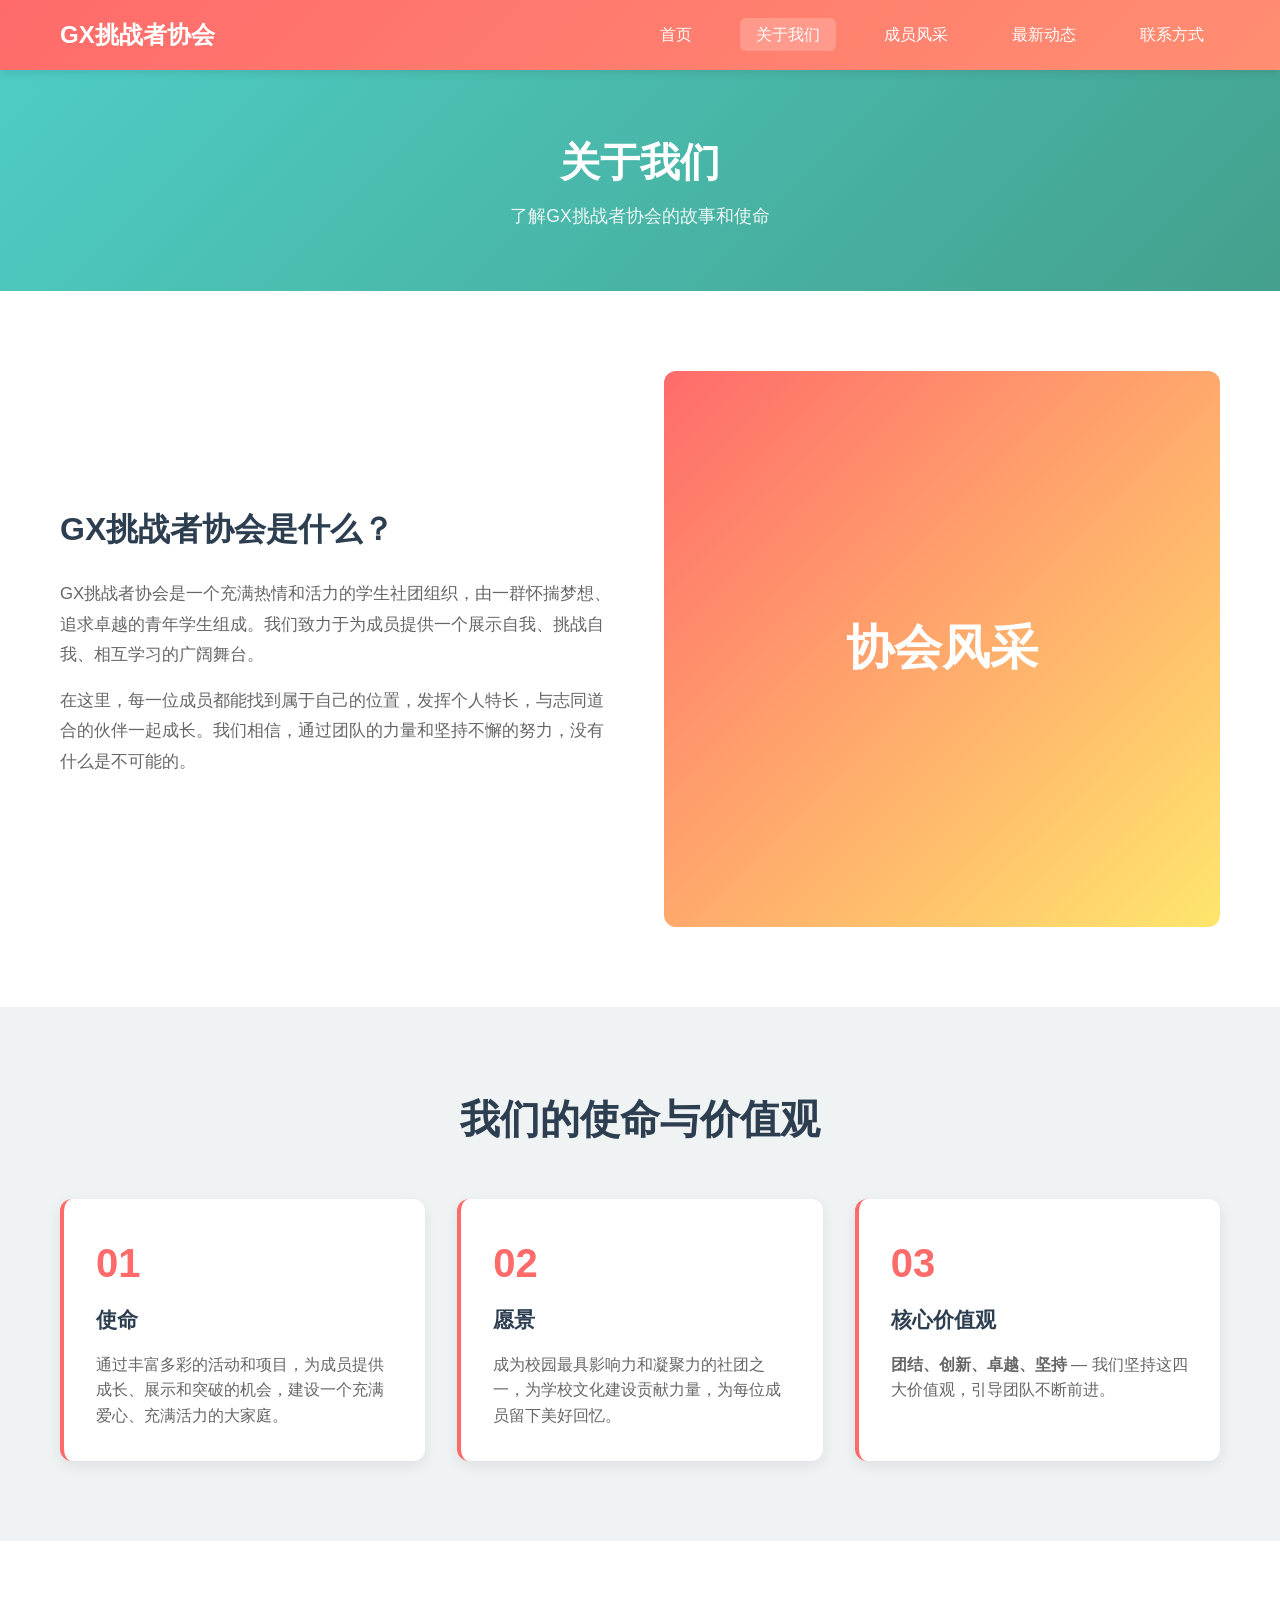
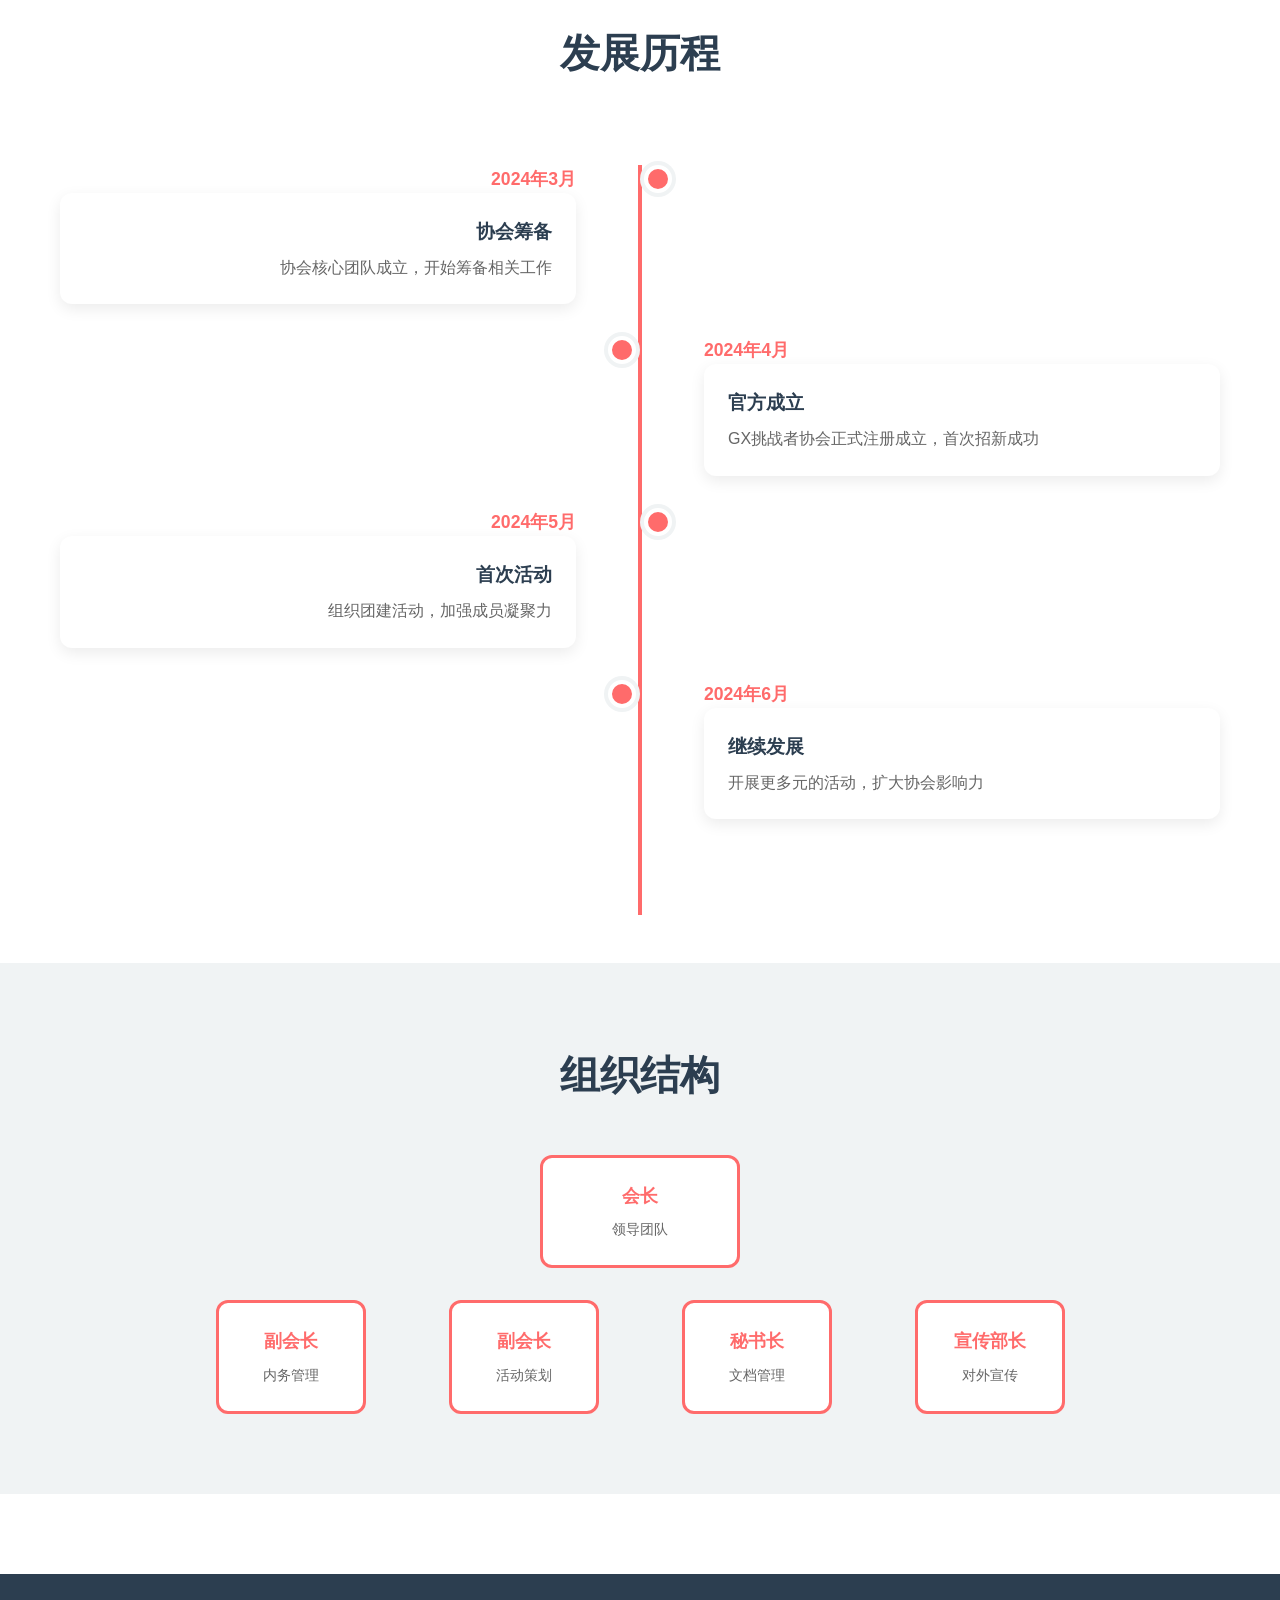
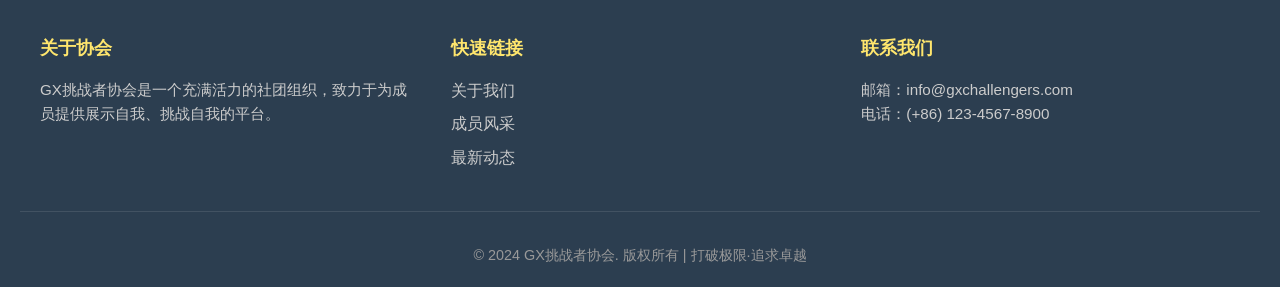
==== about.html @ 4827db3b "试运营" ====
<!DOCTYPE html>
<html lang="zh-CN">
<head>
    <meta charset="UTF-8">
    <meta name="viewport" content="width=device-width, initial-scale=1.0">
    <title>关于我们 - GX挑战者协会</title>
    <link rel="stylesheet" href="styles.css">
</head>
<body>
    <!-- 导航栏 -->
    <nav class="navbar">
        <div class="nav-container">
            <div class="logo">
                <span class="logo-text">GX挑战者协会</span>
            </div>
            <ul class="nav-menu">
                <li><a href="index.html">首页</a></li>
                <li><a href="about.html" class="active">关于我们</a></li>
                <li><a href="members.html">成员风采</a></li>
                <li><a href="news.html">最新动态</a></li>
                <li><a href="contact.html">联系方式</a></li>
            </ul>
            <div class="hamburger">
                <span></span>
                <span></span>
                <span></span>
            </div>
        </div>
    </nav>

    <!-- 页面标题 -->
    <section class="page-header">
        <div class="container">
            <h1>关于我们</h1>
            <p>了解GX挑战者协会的故事和使命</p>
        </div>
    </section>

    <!-- 协会介绍 -->
    <section class="about-section">
        <div class="container">
            <div class="about-content">
                <div class="about-text">
                    <h2>GX挑战者协会是什么？</h2>
                    <p>GX挑战者协会是一个充满热情和活力的学生社团组织，由一群怀揣梦想、追求卓越的青年学生组成。我们致力于为成员提供一个展示自我、挑战自我、相互学习的广阔舞台。</p>
                    <p>在这里，每一位成员都能找到属于自己的位置，发挥个人特长，与志同道合的伙伴一起成长。我们相信，通过团队的力量和坚持不懈的努力，没有什么是不可能的。</p>
                </div>
                <div class="about-image">
                    <div class="image-placeholder">
                        <div class="placeholder-text">协会风采</div>
                    </div>
                </div>
            </div>
        </div>
    </section>

    <!-- 协会使命和价值观 -->
    <section class="mission">
        <div class="container">
            <h2>我们的使命与价值观</h2>
            <div class="mission-grid">
                <div class="mission-card">
                    <div class="mission-number">01</div>
                    <h3>使命</h3>
                    <p>通过丰富多彩的活动和项目，为成员提供成长、展示和突破的机会，建设一个充满爱心、充满活力的大家庭。</p>
                </div>
                <div class="mission-card">
                    <div class="mission-number">02</div>
                    <h3>愿景</h3>
                    <p>成为校园最具影响力和凝聚力的社团之一，为学校文化建设贡献力量，为每位成员留下美好回忆。</p>
                </div>
                <div class="mission-card">
                    <div class="mission-number">03</div>
                    <h3>核心价值观</h3>
                    <p><strong>团结、创新、卓越、坚持</strong> — 我们坚持这四大价值观，引导团队不断前进。</p>
                </div>
            </div>
        </div>
    </section>

    <!-- 协会发展历程 -->
    <section class="timeline">
        <div class="container">
            <h2>发展历程</h2>
            <div class="timeline-items">
                <div class="timeline-item">
                    <div class="timeline-date">2024年3月</div>
                    <div class="timeline-content">
                        <h3>协会筹备</h3>
                        <p>协会核心团队成立，开始筹备相关工作</p>
                    </div>
                </div>
                <div class="timeline-item">
                    <div class="timeline-date">2024年4月</div>
                    <div class="timeline-content">
                        <h3>官方成立</h3>
                        <p>GX挑战者协会正式注册成立，首次招新成功</p>
                    </div>
                </div>
                <div class="timeline-item">
                    <div class="timeline-date">2024年5月</div>
                    <div class="timeline-content">
                        <h3>首次活动</h3>
                        <p>组织团建活动，加强成员凝聚力</p>
                    </div>
                </div>
                <div class="timeline-item">
                    <div class="timeline-date">2024年6月</div>
                    <div class="timeline-content">
                        <h3>继续发展</h3>
                        <p>开展更多元的活动，扩大协会影响力</p>
                    </div>
                </div>
            </div>
        </div>
    </section>

    <!-- 协会组织结构 -->
    <section class="organization">
        <div class="container">
            <h2>组织结构</h2>
            <div class="org-chart">
                <div class="org-box org-president">
                    <div class="org-title">会长</div>
                    <div class="org-name">领导团队</div>
                </div>
                <div class="org-boxes">
                    <div class="org-box">
                        <div class="org-title">副会长</div>
                        <div class="org-name">内务管理</div>
                    </div>
                    <div class="org-box">
                        <div class="org-title">副会长</div>
                        <div class="org-name">活动策划</div>
                    </div>
                    <div class="org-box">
                        <div class="org-title">秘书长</div>
                        <div class="org-name">文档管理</div>
                    </div>
                    <div class="org-box">
                        <div class="org-title">宣传部长</div>
                        <div class="org-name">对外宣传</div>
                    </div>
                </div>
            </div>
        </div>
    </section>

    <!-- 页脚 -->
    <footer class="footer">
        <div class="footer-content">
            <div class="footer-section">
                <h4>关于协会</h4>
                <p>GX挑战者协会是一个充满活力的社团组织，致力于为成员提供展示自我、挑战自我的平台。</p>
            </div>
            <div class="footer-section">
                <h4>快速链接</h4>
                <ul>
                    <li><a href="about.html">关于我们</a></li>
                    <li><a href="members.html">成员风采</a></li>
                    <li><a href="news.html">最新动态</a></li>
                </ul>
            </div>
            <div class="footer-section">
                <h4>联系我们</h4>
                <p>邮箱：info@gxchallengers.com</p>
                <p>电话：(+86) 123-4567-8900</p>
            </div>
        </div>
        <div class="footer-bottom">
            <p>&copy; 2024 GX挑战者协会. 版权所有 | 打破极限·追求卓越</p>
        </div>
    </footer>

    <script src="script.js"></script>
</body>
</html>
---- styles.css ----
/* ===========================
   GX挑战者协会官网样式表
   活力彩色风格设计
   =========================== */

* {
    margin: 0;
    padding: 0;
    box-sizing: border-box;
}

html {
    scroll-behavior: smooth;
}

:root {
    --primary-color: #FF6B6B;
    --secondary-color: #4ECDC4;
    --accent-color: #FFE66D;
    --dark-color: #2C3E50;
    --light-color: #F0F3F4;
    --text-color: #2C3E50;
    --border-radius: 12px;
    --transition: all 0.3s ease;
}

body {
    font-family: 'Segoe UI', Tahoma, Geneva, Verdana, sans-serif;
    color: var(--text-color);
    line-height: 1.6;
    background-color: #fff;
}

.container {
    max-width: 1200px;
    margin: 0 auto;
    padding: 0 20px;
}

/* ===== 导航栏 ===== */
.navbar {
    background: linear-gradient(135deg, #FF6B6B 0%, #FF8E72 100%);
    padding: 1rem 0;
    position: sticky;
    top: 0;
    z-index: 1000;
    box-shadow: 0 2px 10px rgba(0, 0, 0, 0.1);
}

.nav-container {
    max-width: 1200px;
    margin: 0 auto;
    padding: 0 20px;
    display: flex;
    justify-content: space-between;
    align-items: center;
}

.logo {
    font-weight: bold;
    font-size: 1.5rem;
}

.logo-text {
    color: white;
    display: flex;
    align-items: center;
    gap: 10px;
}

.nav-menu {
    display: flex;
    list-style: none;
    gap: 2rem;
}

.nav-menu a {
    color: white;
    text-decoration: none;
    font-weight: 500;
    transition: var(--transition);
    padding: 0.5rem 1rem;
    border-radius: 6px;
}

.nav-menu a:hover,
.nav-menu a.active {
    background-color: rgba(255, 255, 255, 0.2);
    transform: translateY(-2px);
}

.hamburger {
    display: none;
    flex-direction: column;
    cursor: pointer;
    gap: 6px;
}

.hamburger span {
    width: 25px;
    height: 3px;
    background-color: white;
    border-radius: 3px;
    transition: var(--transition);
}

/* ===== 英雄区 ===== */
.hero {
    background: linear-gradient(135deg, #667eea 0%, #764ba2 100%);
    color: white;
    padding: 100px 20px;
    display: grid;
    grid-template-columns: 1fr 1fr;
    gap: 40px;
    align-items: center;
}

.hero-content h1 {
    font-size: 3rem;
    margin-bottom: 1rem;
    line-height: 1.2;
}

.hero-content > p {
    font-size: 1.3rem;
    margin-bottom: 2rem;
    opacity: 0.95;
}

.hero-buttons {
    display: flex;
    gap: 1rem;
    flex-wrap: wrap;
}

.btn {
    padding: 12px 30px;
    border-radius: 6px;
    text-decoration: none;
    font-weight: 600;
    transition: var(--transition);
    border: none;
    cursor: pointer;
    display: inline-block;
    text-align: center;
}

.btn-primary {
    background-color: var(--primary-color);
    color: white;
}

.btn-primary:hover {
    background-color: #FF5555;
    transform: translateY(-3px);
    box-shadow: 0 10px 20px rgba(255, 107, 107, 0.3);
}

.btn-secondary {
    background-color: transparent;
    color: white;
    border: 2px solid white;
}

.btn-secondary:hover {
    background-color: white;
    color: var(--primary-color);
}

.hero-shape {
    position: relative;
    height: 400px;
}

.shape {
    position: absolute;
    border-radius: 50%;
    opacity: 0.1;
}

.shape-1 {
    width: 300px;
    height: 300px;
    background-color: white;
    top: 0;
    right: 0;
    animation: float 6s ease-in-out infinite;
}

.shape-2 {
    width: 200px;
    height: 200px;
    background-color: white;
    bottom: 0;
    left: 0;
    animation: float 8s ease-in-out infinite;
}

.shape-3 {
    width: 150px;
    height: 150px;
    background-color: white;
    top: 50%;
    right: 20%;
    animation: float 7s ease-in-out infinite;
}

@keyframes float {
    0%, 100% { transform: translateY(0px); }
    50% { transform: translateY(20px); }
}

/* ===== 特色介绍 ===== */
.features {
    padding: 80px 20px;
    background-color: var(--light-color);
}

.features h2 {
    text-align: center;
    font-size: 2.5rem;
    margin-bottom: 3rem;
    color: var(--dark-color);
}

.features-grid {
    display: grid;
    grid-template-columns: repeat(auto-fit, minmax(250px, 1fr));
    gap: 2rem;
}

.feature-card {
    background: white;
    padding: 2rem;
    border-radius: var(--border-radius);
    text-align: center;
    box-shadow: 0 5px 15px rgba(0, 0, 0, 0.08);
    transition: var(--transition);
}

.feature-card:hover {
    transform: translateY(-10px);
    box-shadow: 0 15px 30px rgba(0, 0, 0, 0.15);
}

.feature-icon {
    font-size: 3rem;
    margin-bottom: 1rem;
}

.feature-card h3 {
    font-size: 1.3rem;
    margin-bottom: 0.5rem;
    color: var(--primary-color);
}

.feature-card p {
    color: #666;
    line-height: 1.6;
}

/* ===== 快速统计 ===== */
.stats {
    background: linear-gradient(135deg, #FF6B6B 0%, #FFE66D 100%);
    padding: 60px 20px;
    color: white;
}

.stats .container {
    display: grid;
    grid-template-columns: repeat(auto-fit, minmax(200px, 1fr));
    gap: 2rem;
}

.stat-item {
    text-align: center;
}

.stat-item h3 {
    font-size: 2.5rem;
    margin-bottom: 0.5rem;
}

.stat-item p {
    font-size: 1.1rem;
    opacity: 0.9;
}

/* ===== 新闻预览 ===== */
.news-preview {
    padding: 80px 20px;
}

.news-preview h2 {
    text-align: center;
    font-size: 2.5rem;
    margin-bottom: 3rem;
    color: var(--dark-color);
}

.news-grid {
    display: grid;
    grid-template-columns: repeat(auto-fit, minmax(300px, 1fr));
    gap: 2rem;
}

.news-card {
    background: white;
    border-radius: var(--border-radius);
    overflow: hidden;
    box-shadow: 0 5px 15px rgba(0, 0, 0, 0.08);
    transition: var(--transition);
}

.news-card:hover {
    transform: translateY(-8px);
    box-shadow: 0 15px 30px rgba(0, 0, 0, 0.15);
}

.news-date {
    background-color: var(--primary-color);
    color: white;
    padding: 0.5rem 1rem;
    font-size: 0.9rem;
    font-weight: 600;
}

.news-card h3 {
    padding: 1.5rem;
    color: var(--dark-color);
    font-size: 1.2rem;
    padding-bottom: 0.5rem;
}

.news-card p {
    padding: 0 1.5rem;
    color: #666;
    font-size: 0.95rem;
    line-height: 1.6;
}

.read-more {
    display: inline-block;
    padding: 1.5rem;
    color: var(--primary-color);
    text-decoration: none;
    font-weight: 600;
    transition: var(--transition);
}

.read-more:hover {
    color: var(--secondary-color);
}

/* ===== 页面标题 ===== */
.page-header {
    background: linear-gradient(135deg, #4ECDC4 0%, #44A08D 100%);
    color: white;
    padding: 60px 20px;
    text-align: center;
}

.page-header h1 {
    font-size: 2.5rem;
    margin-bottom: 0.5rem;
}

.page-header p {
    font-size: 1.1rem;
    opacity: 0.9;
}

/* ===== 关于我们 ===== */
.about-section {
    padding: 80px 20px;
}

.about-content {
    display: grid;
    grid-template-columns: 1fr 1fr;
    gap: 3rem;
    align-items: center;
}

.about-text h2 {
    font-size: 2rem;
    margin-bottom: 1.5rem;
    color: var(--dark-color);
}

.about-text p {
    color: #666;
    margin-bottom: 1rem;
    line-height: 1.8;
    font-size: 1.05rem;
}

.about-image {
    display: flex;
    justify-content: center;
}

.image-placeholder {
    width: 100%;
    aspect-ratio: 1;
    background: linear-gradient(135deg, #FF6B6B 0%, #FFE66D 100%);
    border-radius: var(--border-radius);
    display: flex;
    align-items: center;
    justify-content: center;
    color: white;
    font-size: 3rem;
    font-weight: bold;
}

.image-placeholder-large {
    width: 100%;
    height: 300px;
    background: linear-gradient(135deg, #4ECDC4 0%, #44A08D 100%);
    border-radius: var(--border-radius);
    display: flex;
    align-items: center;
    justify-content: center;
    color: white;
    font-size: 2rem;
    font-weight: bold;
    margin-bottom: 1.5rem;
}

/* ===== 使命与价值观 ===== */
.mission {
    padding: 80px 20px;
    background-color: var(--light-color);
}

.mission h2 {
    text-align: center;
    font-size: 2.5rem;
    margin-bottom: 3rem;
    color: var(--dark-color);
}

.mission-grid {
    display: grid;
    grid-template-columns: repeat(auto-fit, minmax(280px, 1fr));
    gap: 2rem;
}

.mission-card {
    background: white;
    padding: 2rem;
    border-radius: var(--border-radius);
    box-shadow: 0 5px 15px rgba(0, 0, 0, 0.08);
    transition: var(--transition);
    border-left: 4px solid var(--primary-color);
}

.mission-card:hover {
    transform: translateX(5px);
}

.mission-number {
    font-size: 2.5rem;
    font-weight: bold;
    color: var(--primary-color);
    margin-bottom: 0.5rem;
}

.mission-card h3 {
    font-size: 1.3rem;
    margin-bottom: 1rem;
    color: var(--dark-color);
}

.mission-card p {
    color: #666;
    line-height: 1.6;
}

/* ===== 时间线 ===== */
.timeline {
    padding: 80px 20px;
}

.timeline h2 {
    text-align: center;
    font-size: 2.5rem;
    margin-bottom: 3rem;
    color: var(--dark-color);
}

.timeline-items {
    position: relative;
    padding: 2rem 0;
}

.timeline-items::before {
    content: '';
    position: absolute;
    left: 50%;
    transform: translateX(-50%);
    width: 4px;
    height: 100%;
    background-color: var(--primary-color);
}

.timeline-item {
    margin-bottom: 2rem;
    position: relative;
    width: 50%;
}

.timeline-item:nth-child(odd) {
    margin-left: 0;
    padding-right: 4rem;
    text-align: right;
}

.timeline-item:nth-child(even) {
    margin-left: 50%;
    padding-left: 4rem;
}

.timeline-item::before {
    content: '';
    position: absolute;
    width: 20px;
    height: 20px;
    background-color: var(--primary-color);
    border: 4px solid white;
    border-radius: 50%;
    top: 0;
    box-shadow: 0 0 0 4px #F0F3F4;
}

.timeline-item:nth-child(odd)::before {
    right: -32px;
}

.timeline-item:nth-child(even)::before {
    left: -32px;
}

.timeline-date {
    font-weight: 600;
    color: var(--primary-color);
    font-size: 1.1rem;
}

.timeline-content {
    background: white;
    padding: 1.5rem;
    border-radius: var(--border-radius);
    box-shadow: 0 5px 15px rgba(0, 0, 0, 0.08);
}

.timeline-content h3 {
    color: var(--dark-color);
    margin-bottom: 0.5rem;
}

.timeline-content p {
    color: #666;
}

/* ===== 组织结构 ===== */
.organization {
    padding: 80px 20px;
    background-color: var(--light-color);
}

.organization h2 {
    text-align: center;
    font-size: 2.5rem;
    margin-bottom: 3rem;
    color: var(--dark-color);
}

.org-chart {
    display: flex;
    flex-direction: column;
    align-items: center;
    gap: 2rem;
}

.org-president {
    width: 200px !important;
    margin-bottom: 1rem;
}

.org-boxes {
    display: grid;
    grid-template-columns: repeat(auto-fit, minmax(150px, 1fr));
    gap: 2rem;
    width: 100%;
    max-width: 900px;
}

.org-box {
    background: white;
    border: 3px solid var(--primary-color);
    border-radius: var(--border-radius);
    padding: 1.5rem;
    text-align: center;
    width: 150px;
    margin: 0 auto;
}

.org-title {
    font-weight: bold;
    color: var(--primary-color);
    margin-bottom: 0.5rem;
    font-size: 1.1rem;
}

.org-name {
    color: #666;
    font-size: 0.9rem;
}

/* ===== 成员卡片 ===== */
.members-grid {
    display: grid;
    grid-template-columns: repeat(auto-fit, minmax(250px, 1fr));
    gap: 2rem;
    margin-bottom: 3rem;
}

.member-card {
    background: white;
    border-radius: var(--border-radius);
    padding: 2rem;
    text-align: center;
    box-shadow: 0 5px 15px rgba(0, 0, 0, 0.08);
    transition: var(--transition);
}

.member-card:hover {
    transform: translateY(-10px);
    box-shadow: 0 15px 30px rgba(0, 0, 0, 0.15);
}

.member-avatar {
    width: 100px;
    height: 100px;
    margin: 0 auto 1rem;
    border-radius: 50%;
    background: linear-gradient(135deg, var(--primary-color), var(--secondary-color));
    display: flex;
    align-items: center;
    justify-content: center;
}

.avatar-placeholder {
    width: 100%;
    height: 100%;
    border-radius: 50%;
    background: linear-gradient(135deg, var(--primary-color), var(--secondary-color));
    display: flex;
    align-items: center;
    justify-content: center;
    color: white;
    font-weight: bold;
    font-size: 1.2rem;
}

.member-card h3 {
    color: var(--dark-color);
    margin-bottom: 0.5rem;
}

.position {
    color: var(--primary-color);
    font-weight: 600;
    margin-bottom: 0.5rem;
}

.bio {
    color: #666;
    font-size: 0.95rem;
    margin-bottom: 1rem;
}

.member-tags {
    display: flex;
    gap: 0.5rem;
    justify-content: center;
    flex-wrap: wrap;
}

.member-tags span {
    background-color: var(--accent-color);
    color: var(--dark-color);
    padding: 0.3rem 0.8rem;
    border-radius: 20px;
    font-size: 0.8rem;
    font-weight: 600;
}

/* ===== 成员展示 ===== */
.members-showcase {
    display: grid;
    grid-template-columns: repeat(auto-fit, minmax(280px, 1fr));
    gap: 2rem;
}

.showcase-card {
    background: white;
    border-radius: var(--border-radius);
    padding: 2rem;
    box-shadow: 0 5px 15px rgba(0, 0, 0, 0.08);
    transition: var(--transition);
    border-top: 4px solid var(--secondary-color);
}

.showcase-card:hover {
    transform: translateY(-8px);
    box-shadow: 0 15px 30px rgba(0, 0, 0, 0.15);
}

.showcase-avatar {
    width: 80px;
    height: 80px;
    margin: 0 auto 1rem;
    border-radius: 50%;
    background: linear-gradient(135deg, var(--secondary-color), var(--accent-color));
    display: flex;
    align-items: center;
    justify-content: center;
    color: var(--dark-color);
    font-weight: bold;
    font-size: 1.2rem;
}

.showcase-card h3 {
    color: var(--dark-color);
    margin-bottom: 0.5rem;
}

.role {
    color: var(--secondary-color);
    font-weight: 600;
    margin-bottom: 0.5rem;
    font-size: 0.95rem;
}

.desc {
    color: #666;
    font-size: 0.95rem;
    margin-bottom: 1rem;
    line-height: 1.6;
}

.achievements {
    display: flex;
    gap: 0.5rem;
    justify-content: center;
    flex-wrap: wrap;
}

.badge {
    background-color: var(--light-color);
    color: var(--secondary-color);
    padding: 0.3rem 0.8rem;
    border-radius: 20px;
    font-size: 0.8rem;
    font-weight: 600;
}

/* ===== 招聘信息 ===== */
.recruitment {
    padding: 80px 20px;
    background-color: var(--light-color);
}

.recruitment h2 {
    text-align: center;
    font-size: 2.5rem;
    margin-bottom: 1rem;
    color: var(--dark-color);
}

.recruitment-content {
    max-width: 800px;
    margin: 0 auto;
    text-align: center;
}

.recruitment-content > p {
    font-size: 1.05rem;
    color: #666;
    margin-bottom: 2rem;
    line-height: 1.8;
}

.department-list {
    display: grid;
    grid-template-columns: repeat(auto-fit, minmax(200px, 1fr));
    gap: 1.5rem;
    margin-bottom: 2rem;
}

.dept-item {
    background: white;
    padding: 1.5rem;
    border-radius: var(--border-radius);
    box-shadow: 0 5px 15px rgba(0, 0, 0, 0.08);
}

.dept-item h3 {
    color: var(--primary-color);
    margin-bottom: 0.5rem;
}

.dept-item p {
    color: #666;
    font-size: 0.95rem;
}

/* ===== 新闻列表 ===== */
.news-list {
    padding: 80px 20px;
}

.news-items {
    display: flex;
    flex-direction: column;
    gap: 2rem;
}

.full-news-card {
    background: white;
    border-radius: var(--border-radius);
    overflow: hidden;
    box-shadow: 0 5px 15px rgba(0, 0, 0, 0.08);
    transition: var(--transition);
}

.full-news-card:hover {
    box-shadow: 0 15px 30px rgba(0, 0, 0, 0.15);
}

.news-header {
    padding: 2rem;
    background: linear-gradient(135deg, #FF6B6B 0%, #FFE66D 100%);
    color: var(--dark-color);
}

.news-header h2 {
    font-size: 1.8rem;
    margin-bottom: 0.5rem;
}

.news-meta {
    display: flex;
    gap: 1rem;
    font-size: 0.9rem;
}

.date {
    font-weight: 600;
}

.category {
    background-color: rgba(255, 255, 255, 0.3);
    padding: 0.2rem 0.6rem;
    border-radius: 20px;
    font-weight: 600;
}

.news-content {
    padding: 2rem;
    color: #666;
    line-height: 1.8;
}

.news-content p {
    margin-bottom: 1rem;
}

.news-content strong {
    color: var(--dark-color);
}

/* ===== 联系方式 ===== */
.contact-info {
    padding: 80px 20px;
    background-color: var(--light-color);
}

.info-grid {
    display: grid;
    grid-template-columns: repeat(auto-fit, minmax(250px, 1fr));
    gap: 2rem;
}

.info-card {
    background: white;
    padding: 2rem;
    border-radius: var(--border-radius);
    text-align: center;
    box-shadow: 0 5px 15px rgba(0, 0, 0, 0.08);
    transition: var(--transition);
}

.info-card:hover {
    transform: translateY(-8px);
    box-shadow: 0 15px 30px rgba(0, 0, 0, 0.15);
}

.info-icon {
    font-size: 3rem;
    margin-bottom: 1rem;
}

.info-card h3 {
    color: var(--dark-color);
    margin-bottom: 0.5rem;
}

.info-card p {
    color: #666;
    margin-bottom: 0.5rem;
}

.info-card a {
    color: var(--primary-color);
    text-decoration: none;
    font-weight: 600;
}

.info-card a:hover {
    text-decoration: underline;
}

.desc {
    font-size: 0.9rem !important;
    color: #999 !important;
}

/* ===== 联系表单 ===== */
.contact-form-section {
    padding: 80px 20px;
}

.contact-form-section h2 {
    text-align: center;
    font-size: 2.5rem;
    margin-bottom: 2rem;
    color: var(--dark-color);
}

.form-container {
    max-width: 600px;
    margin: 0 auto;
}

.contact-form {
    display: flex;
    flex-direction: column;
    gap: 1.5rem;
}

.form-group {
    display: flex;
    flex-direction: column;
}

.form-group label {
    font-weight: 600;
    color: var(--dark-color);
    margin-bottom: 0.5rem;
}

.form-group input,
.form-group select,
.form-group textarea {
    padding: 0.8rem;
    border: 2px solid #E0E0E0;
    border-radius: 6px;
    font-family: inherit;
    font-size: 1rem;
    transition: var(--transition);
}

.form-group input:focus,
.form-group select:focus,
.form-group textarea:focus {
    outline: none;
    border-color: var(--primary-color);
    box-shadow: 0 0 0 3px rgba(255, 107, 107, 0.1);
}

.form-group textarea {
    resize: vertical;
    min-height: 150px;
}

.success-message {
    background-color: #d4edda;
    border: 2px solid #28a745;
    color: #155724;
    padding: 1.5rem;
    border-radius: var(--border-radius);
    text-align: center;
    font-weight: 600;
}

/* ===== 社交媒体 ===== */
.social-media {
    padding: 60px 20px;
    text-align: center;
    background-color: var(--light-color);
}

.social-media h2 {
    font-size: 2rem;
    margin-bottom: 0.5rem;
    color: var(--dark-color);
}

.social-media > p {
    color: #666;
    margin-bottom: 2rem;
}

.social-links {
    display: flex;
    justify-content: center;
    gap: 1.5rem;
    flex-wrap: wrap;
}

.social-icon {
    display: flex;
    flex-direction: column;
    align-items: center;
    gap: 0.5rem;
    width: 80px;
    padding: 1rem;
    background: white;
    border-radius: var(--border-radius);
    text-decoration: none;
    color: var(--dark-color);
    transition: var(--transition);
    box-shadow: 0 3px 10px rgba(0, 0, 0, 0.1);
}

.social-icon:hover {
    transform: translateY(-5px);
    box-shadow: 0 10px 20px rgba(0, 0, 0, 0.15);
    color: var(--primary-color);
}

.social-icon span:first-child {
    font-size: 2rem;
}

.social-icon span:last-child {
    font-size: 0.85rem;
    font-weight: 600;
}

/* ===== FAQ ===== */
.faq {
    padding: 80px 20px;
}

.faq h2 {
    text-align: center;
    font-size: 2.5rem;
    margin-bottom: 3rem;
    color: var(--dark-color);
}

.faq-items {
    max-width: 800px;
    margin: 0 auto;
    display: flex;
    flex-direction: column;
    gap: 1rem;
}

.faq-item {
    background: white;
    border: 2px solid #E0E0E0;
    border-radius: var(--border-radius);
    overflow: hidden;
    cursor: pointer;
    transition: var(--transition);
}

.faq-item:hover {
    border-color: var(--primary-color);
}

.faq-question {
    background-color: #F9F9F9;
    padding: 1.5rem;
    font-weight: 600;
    color: var(--dark-color);
    display: flex;
    justify-content: space-between;
    align-items: center;
    transition: var(--transition);
}

.faq-item:hover .faq-question {
    background-color: var(--primary-color);
    color: white;
}

.faq-answer {
    padding: 1.5rem;
    color: #666;
    line-height: 1.8;
    display: none;
}

.faq-item.active .faq-answer {
    display: block;
}

/* ===== 页脚 ===== */
.footer {
    background-color: var(--dark-color);
    color: white;
    padding: 60px 20px 20px;
    margin-top: 80px;
}

.footer-content {
    max-width: 1200px;
    margin: 0 auto;
    display: grid;
    grid-template-columns: repeat(auto-fit, minmax(250px, 1fr));
    gap: 2rem;
    margin-bottom: 2rem;
}

.footer-section h4 {
    font-size: 1.1rem;
    margin-bottom: 1rem;
    color: var(--accent-color);
}

.footer-section p {
    color: #ccc;
    font-size: 0.95rem;
    line-height: 1.6;
}

.footer-section ul {
    list-style: none;
}

.footer-section ul li {
    margin-bottom: 0.5rem;
}

.footer-section a {
    color: #ccc;
    text-decoration: none;
    transition: var(--transition);
}

.footer-section a:hover {
    color: var(--accent-color);
}

.footer-bottom {
    text-align: center;
    border-top: 1px solid rgba(255, 255, 255, 0.1);
    padding-top: 2rem;
    color: #999;
    font-size: 0.9rem;
}

/* ===== 响应式设计 ===== */
@media (max-width: 768px) {
    .nav-menu {
        gap: 1rem;
        font-size: 0.9rem;
    }

    .hamburger {
        display: flex;
    }

    .hero {
        grid-template-columns: 1fr;
        padding: 60px 20px;
    }

    .hero-content h1 {
        font-size: 2rem;
    }

    .hero-image {
        display: none;
    }

    .about-content {
        grid-template-columns: 1fr;
    }

    .timeline-items::before {
        left: 0;
        transform: translateX(-50%);
    }

    .timeline-item {
        width: 100%;
        padding-left: 3rem !important;
        padding-right: 0 !important;
        text-align: left !important;
    }

    .timeline-item::before {
        left: -12px !important;
    }

    .timeline-item:nth-child(odd)::before,
    .timeline-item:nth-child(even)::before {
        left: -12px;
    }

    .org-boxes {
        grid-template-columns: 1fr;
    }

    .org-box {
        width: 100%;
    }

    .features-grid,
    .mission-grid,
    .members-grid,
    .info-grid {
        grid-template-columns: 1fr;
    }

    .stats .container {
        grid-template-columns: repeat(2, 1fr);
    }

    .page-header h1 {
        font-size: 1.8rem;
    }
}

@media (max-width: 480px) {
    .nav-menu {
        gap: 0.5rem;
        font-size: 0.8rem;
    }

    .hero-content h1 {
        font-size: 1.5rem;
    }

    .hero-content > p {
        font-size: 1rem;
    }

    .hero-buttons {
        flex-direction: column;
    }

    .btn {
        width: 100%;
    }

    .features h2,
    .news-preview h2,
    .mission h2,
    .organization h2,
    .recruitment h2,
    .news-list h2,
    .contact-form-section h2,
    .faq h2,
    .social-media h2 {
        font-size: 1.8rem;
    }

    .page-header h1 {
        font-size: 1.5rem;
    }

    .news-header h2 {
        font-size: 1.4rem;
    }

    .stats .container {
        grid-template-columns: 1fr;
        gap: 1rem;
    }

    .stat-item h3 {
        font-size: 2rem;
    }
}

/* ===== 动画优化 ===== */
@media (prefers-reduced-motion: reduce) {
    * {
        animation-duration: 0.01ms !important;
        animation-iteration-count: 1 !important;
        transition-duration: 0.01ms !important;
    }
}
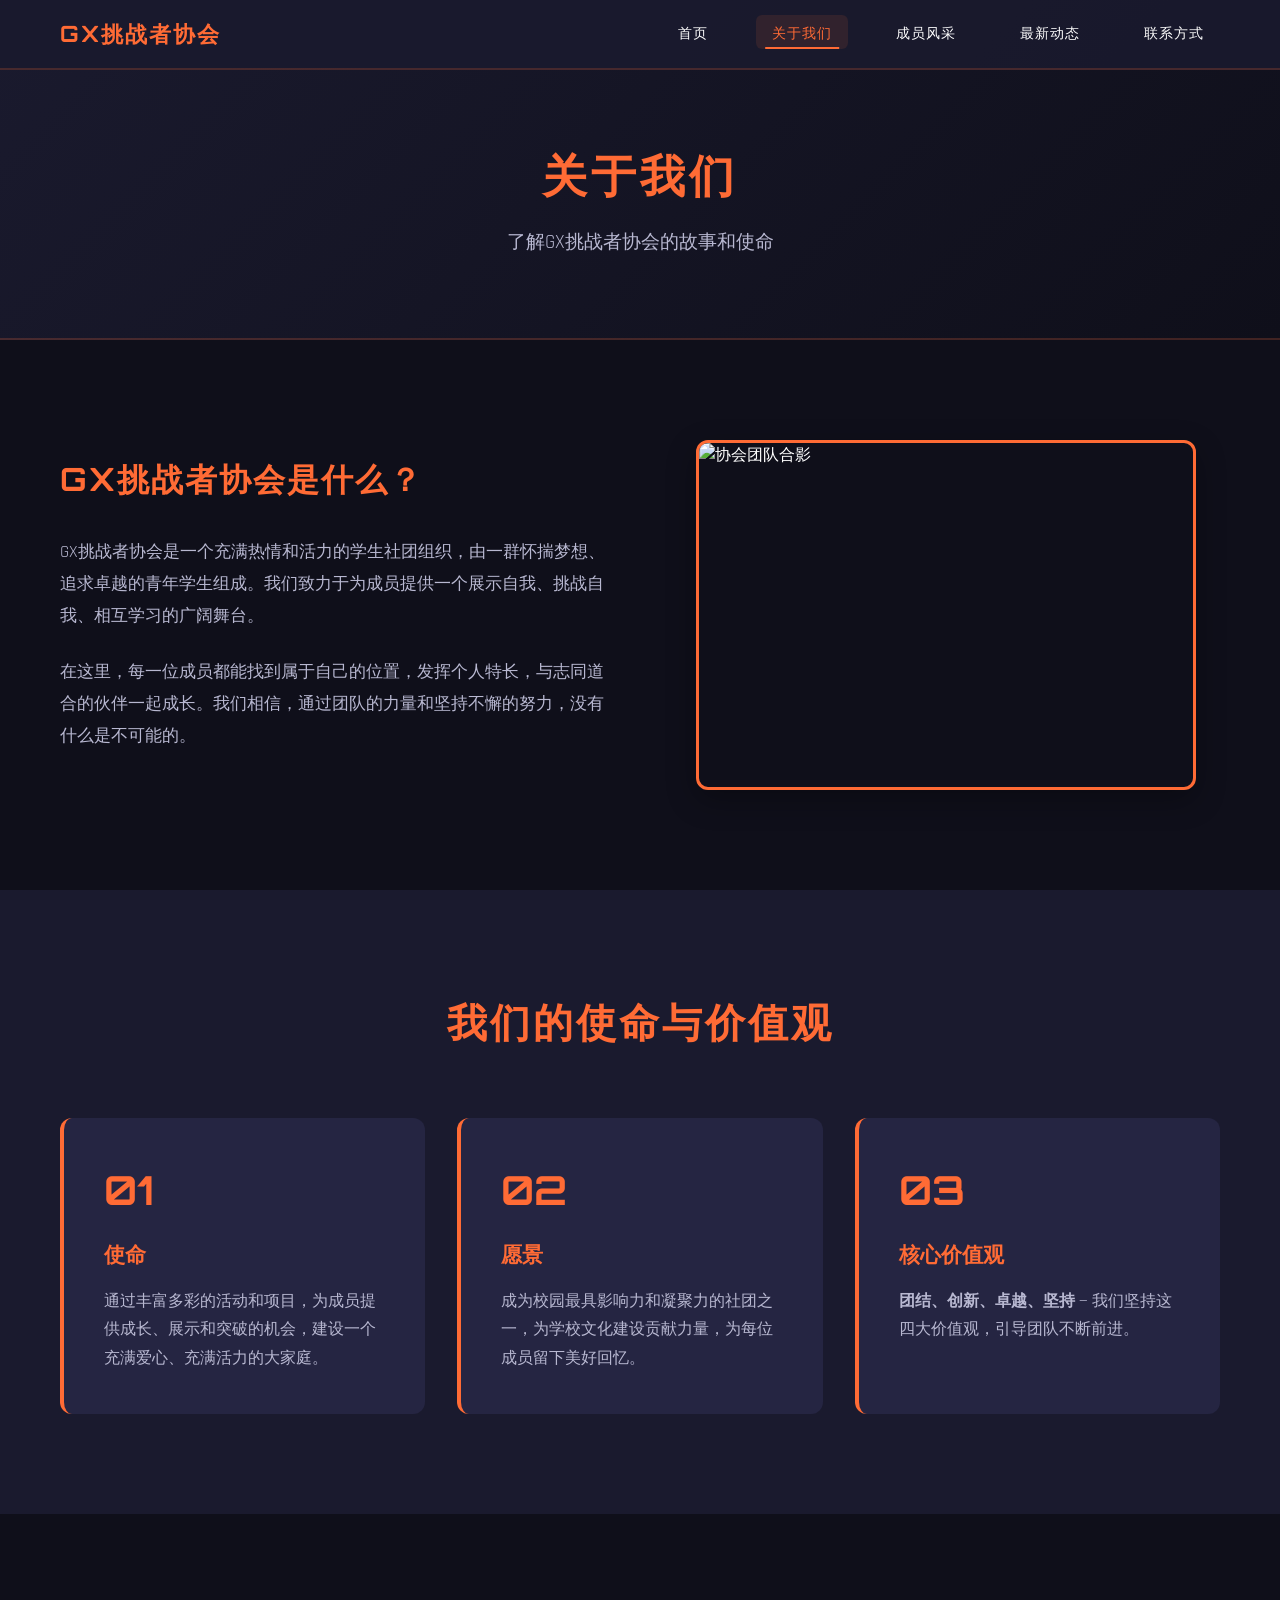
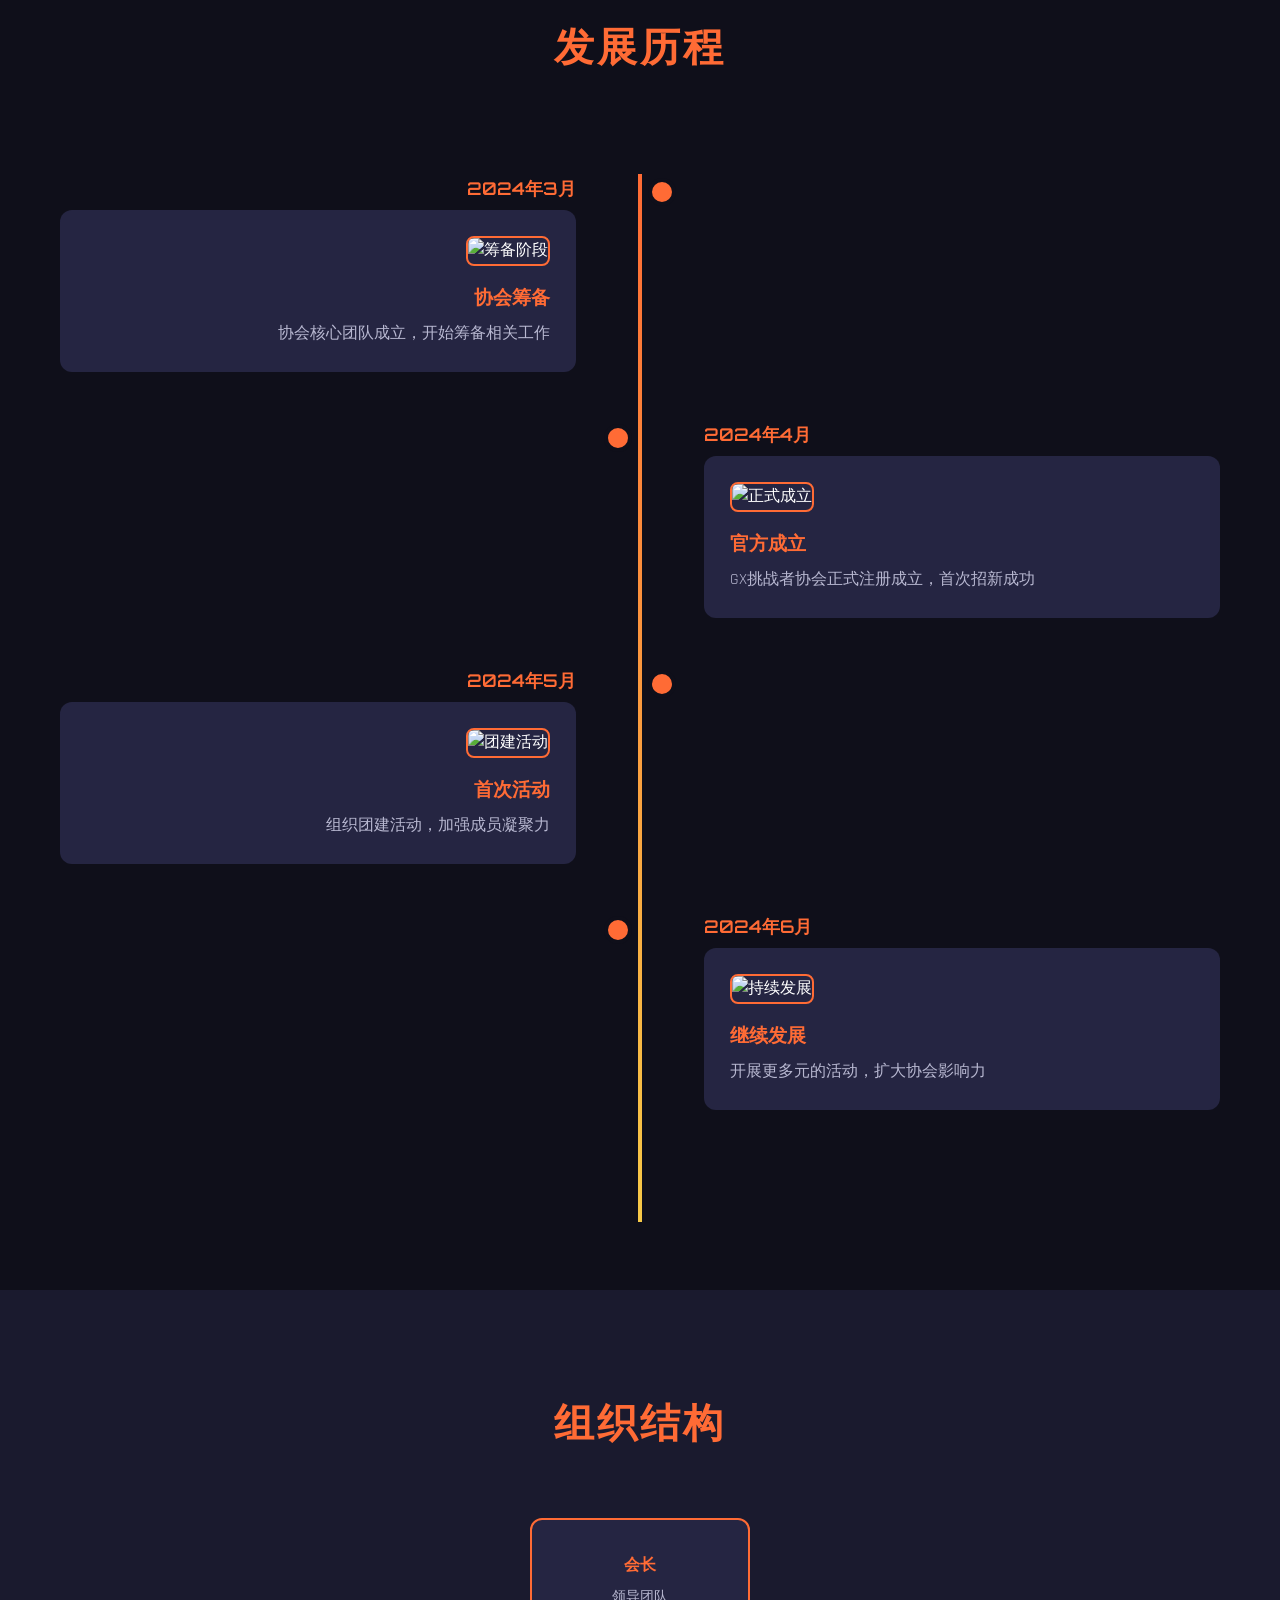
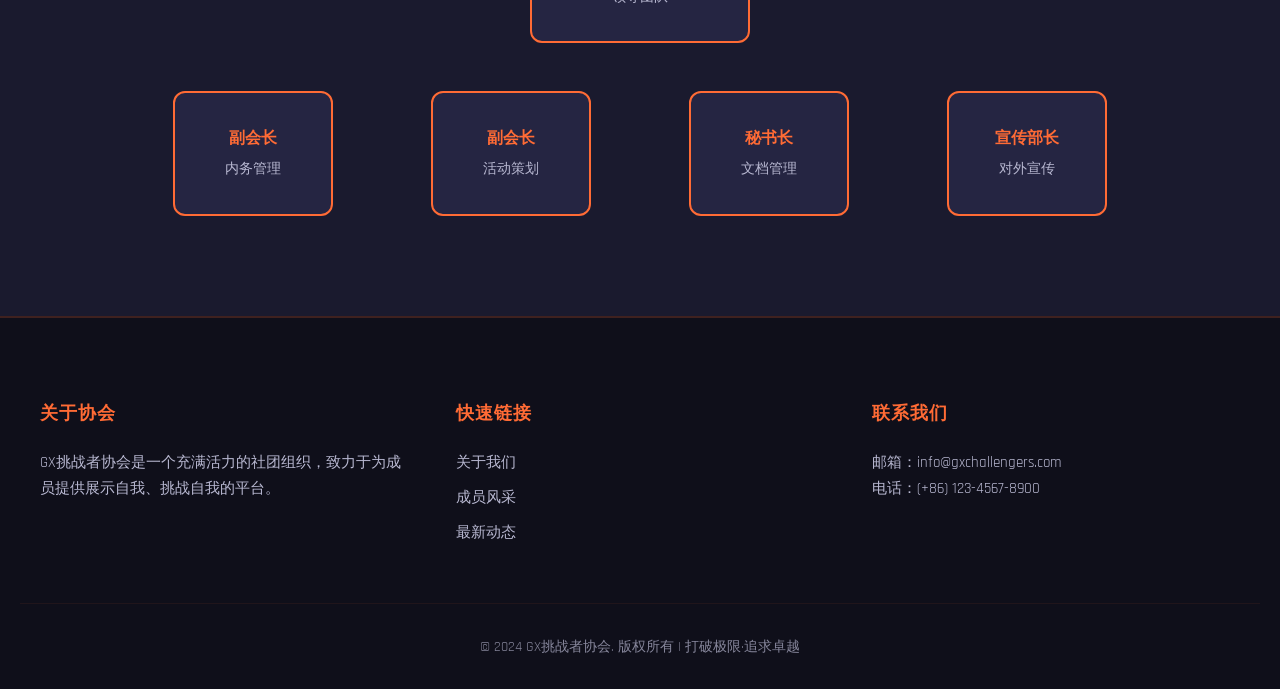
==== commit 41da4f4c: "图片定位" ====
--- a/about.html
+++ b/about.html
@@ -46,9 +46,7 @@
                     <p>在这里，每一位成员都能找到属于自己的位置，发挥个人特长，与志同道合的伙伴一起成长。我们相信，通过团队的力量和坚持不懈的努力，没有什么是不可能的。</p>
                 </div>
                 <div class="about-image">
-                    <div class="image-placeholder">
-                        <div class="placeholder-text">协会风采</div>
-                    </div>
+                    <img src="https://picsum.photos/500/350?random=10" alt="协会团队合影" class="about-img">
                 </div>
             </div>
         </div>
@@ -86,6 +84,7 @@
                 <div class="timeline-item">
                     <div class="timeline-date">2024年3月</div>
                     <div class="timeline-content">
+                        <img src="https://picsum.photos/300/200?random=11" alt="筹备阶段" class="timeline-img">
                         <h3>协会筹备</h3>
                         <p>协会核心团队成立，开始筹备相关工作</p>
                     </div>
@@ -93,6 +92,7 @@
                 <div class="timeline-item">
                     <div class="timeline-date">2024年4月</div>
                     <div class="timeline-content">
+                        <img src="https://picsum.photos/300/200?random=12" alt="正式成立" class="timeline-img">
                         <h3>官方成立</h3>
                         <p>GX挑战者协会正式注册成立，首次招新成功</p>
                     </div>
@@ -100,6 +100,7 @@
                 <div class="timeline-item">
                     <div class="timeline-date">2024年5月</div>
                     <div class="timeline-content">
+                        <img src="https://picsum.photos/300/200?random=13" alt="团建活动" class="timeline-img">
                         <h3>首次活动</h3>
                         <p>组织团建活动，加强成员凝聚力</p>
                     </div>
@@ -107,6 +108,7 @@
                 <div class="timeline-item">
                     <div class="timeline-date">2024年6月</div>
                     <div class="timeline-content">
+                        <img src="https://picsum.photos/300/200?random=14" alt="持续发展" class="timeline-img">
                         <h3>继续发展</h3>
                         <p>开展更多元的活动，扩大协会影响力</p>
                     </div>
@@ -174,4 +176,4 @@
 
     <script src="script.js"></script>
 </body>
-</html>
+</html>
--- a/styles.css
+++ b/styles.css
@@ -1,12 +1,11 @@
-/* ===========================
-   GX挑战者协会官网样式表
-   活力彩色风格设计
-   =========================== */
+/* ===== GX挑战者协会官网样式表 - 活力科技风格 ===== */
+@import url('https://fonts.googleapis.com/css2?family=Orbitron:wght@400;500;600;700;800;900&family=Rajdhani:wght@300;400;500;600;700&display=swap');
 
 * {
     margin: 0;
     padding: 0;
     box-sizing: border-box;
+    cursor: pointer;
 }
 
 html {
@@ -14,21 +13,23 @@
 }
 
 :root {
-    --primary-color: #FF6B6B;
-    --secondary-color: #4ECDC4;
-    --accent-color: #FFE66D;
-    --dark-color: #2C3E50;
-    --light-color: #F0F3F4;
-    --text-color: #2C3E50;
+    --primary-color: #FF6B35;
+    --secondary-color: #F7C948;
+    --accent-color: #00D4AA;
+    --dark-color: #1a1a2e;
+    --darker-color: #0f0f1a;
+    --light-color: #252542;
+    --text-color: #ffffff;
+    --text-muted: #b8b8d1;
     --border-radius: 12px;
     --transition: all 0.3s ease;
 }
 
 body {
-    font-family: 'Segoe UI', Tahoma, Geneva, Verdana, sans-serif;
+    font-family: 'Rajdhani', 'Segoe UI', Tahoma, Geneva, Verdana, sans-serif;
     color: var(--text-color);
     line-height: 1.6;
-    background-color: #fff;
+    background: var(--dark-color);
 }
 
 .container {
@@ -37,14 +38,127 @@
     padding: 0 20px;
 }
 
+h1, h2, h3, h4, h5, h6 {
+    font-family: 'Orbitron', sans-serif;
+}
+
+/* ===== 点击波纹效果 ===== */
+.click-effect {
+    position: relative;
+    overflow: hidden;
+}
+
+.click-effect::after {
+    content: '';
+    position: absolute;
+    width: 100%;
+    height: 100%;
+    top: 0;
+    left: 0;
+    pointer-events: none;
+    background-image: radial-gradient(circle, var(--primary-color) 10%, transparent 10%);
+    background-repeat: no-repeat;
+    background-position: 50%;
+    transform: scale(0);
+    opacity: 0;
+}
+
+.click-effect:active::after {
+    animation: ripple 0.6s ease-out;
+}
+
+@keyframes ripple {
+    0% {
+        transform: scale(0);
+        opacity: 0.5;
+    }
+    100% {
+        transform: scale(2.5);
+        opacity: 0;
+    }
+}
+
+/* ===== 按钮点击效果 ===== */
+.btn {
+    position: relative;
+    overflow: hidden;
+    font-family: 'Orbitron', sans-serif;
+    padding: 12px 32px;
+    border-radius: 8px;
+    text-decoration: none;
+    font-weight: 600;
+    font-size: 0.95rem;
+    text-transform: uppercase;
+    letter-spacing: 1.5px;
+    transition: var(--transition);
+    border: none;
+    cursor: pointer;
+    display: inline-block;
+    text-align: center;
+}
+
+.btn::before {
+    content: '';
+    position: absolute;
+    top: 50%;
+    left: 50%;
+    width: 0;
+    height: 0;
+    background: rgba(255, 255, 255, 0.3);
+    border-radius: 50%;
+    transform: translate(-50%, -50%);
+    transition: width 0.5s, height 0.5s;
+}
+
+.btn:active::before {
+    width: 300px;
+    height: 300px;
+}
+
+.btn-primary {
+    background: linear-gradient(135deg, var(--primary-color), #ff8c5a);
+    color: white;
+}
+
+.btn-primary:hover {
+    transform: translateY(-3px) scale(1.02);
+    box-shadow: 0 10px 30px rgba(255, 107, 53, 0.4);
+}
+
+.btn-primary:active {
+    transform: translateY(-1px) scale(0.98);
+}
+
+.btn-secondary {
+    background: transparent;
+    color: var(--primary-color);
+    border: 2px solid var(--primary-color);
+}
+
+.btn-secondary:hover {
+    background: rgba(255, 107, 53, 0.1);
+    transform: translateY(-3px);
+}
+
+.btn-secondary:active {
+    transform: translateY(-1px) scale(0.98);
+}
+
 /* ===== 导航栏 ===== */
 .navbar {
-    background: linear-gradient(135deg, #FF6B6B 0%, #FF8E72 100%);
+    background: rgba(26, 26, 46, 0.95);
     padding: 1rem 0;
-    position: sticky;
+    position: fixed;
     top: 0;
+    left: 0;
+    right: 0;
     z-index: 1000;
-    box-shadow: 0 2px 10px rgba(0, 0, 0, 0.1);
+    border-bottom: 2px solid rgba(255, 107, 53, 0.2);
+    transition: var(--transition);
+}
+
+.navbar:hover {
+    border-bottom-color: rgba(255, 107, 53, 0.4);
 }
 
 .nav-container {
@@ -57,15 +171,23 @@
 }
 
 .logo {
-    font-weight: bold;
-    font-size: 1.5rem;
+    font-family: 'Orbitron', sans-serif;
+    font-weight: 700;
+    font-size: 1.4rem;
+    text-transform: uppercase;
+    letter-spacing: 2px;
 }
 
 .logo-text {
-    color: white;
+    color: var(--primary-color);
     display: flex;
     align-items: center;
     gap: 10px;
+    transition: var(--transition);
+}
+
+.logo-text:hover {
+    text-shadow: 0 0 20px var(--primary-color);
 }
 
 .nav-menu {
@@ -75,18 +197,44 @@
 }
 
 .nav-menu a {
-    color: white;
+    font-family: 'Orbitron', sans-serif;
+    color: var(--text-color);
     text-decoration: none;
     font-weight: 500;
+    font-size: 0.9rem;
+    text-transform: uppercase;
+    letter-spacing: 1px;
     transition: var(--transition);
     padding: 0.5rem 1rem;
     border-radius: 6px;
+    position: relative;
+}
+
+.nav-menu a::before {
+    content: '';
+    position: absolute;
+    bottom: 0;
+    left: 50%;
+    width: 0;
+    height: 2px;
+    background: var(--primary-color);
+    transition: var(--transition);
+    transform: translateX(-50%);
+}
+
+.nav-menu a:hover::before,
+.nav-menu a.active::before {
+    width: 80%;
 }
 
 .nav-menu a:hover,
 .nav-menu a.active {
-    background-color: rgba(255, 255, 255, 0.2);
-    transform: translateY(-2px);
+    color: var(--primary-color);
+    background: rgba(255, 107, 53, 0.1);
+}
+
+.nav-menu a:active {
+    transform: scale(0.95);
 }
 
 .hamburger {
@@ -99,394 +247,573 @@
 .hamburger span {
     width: 25px;
     height: 3px;
-    background-color: white;
+    background: var(--primary-color);
     border-radius: 3px;
     transition: var(--transition);
+}
+
+.hamburger:hover span {
+    box-shadow: 0 0 10px var(--primary-color);
 }
 
 /* ===== 英雄区 ===== */
 .hero {
-    background: linear-gradient(135deg, #667eea 0%, #764ba2 100%);
+    background: linear-gradient(135deg, var(--dark-color) 0%, var(--darker-color) 100%);
     color: white;
-    padding: 100px 20px;
+    padding: 160px 20px 100px;
     display: grid;
     grid-template-columns: 1fr 1fr;
-    gap: 40px;
+    gap: 60px;
     align-items: center;
+    position: relative;
+    overflow: hidden;
+}
+
+.hero::before {
+    content: '';
+    position: absolute;
+    top: -50%;
+    right: -20%;
+    width: 600px;
+    height: 600px;
+    background: radial-gradient(circle, rgba(255, 107, 53, 0.15) 0%, transparent 70%);
+    animation: pulse-bg 4s ease-in-out infinite;
+}
+
+.hero::after {
+    content: '';
+    position: absolute;
+    bottom: -30%;
+    left: -10%;
+    width: 400px;
+    height: 400px;
+    background: radial-gradient(circle, rgba(247, 201, 72, 0.1) 0%, transparent 70%);
+    animation: pulse-bg 5s ease-in-out infinite reverse;
+}
+
+@keyframes pulse-bg {
+    0%, 100% { transform: scale(1); opacity: 0.5; }
+    50% { transform: scale(1.2); opacity: 0.8; }
 }
 
 .hero-content h1 {
-    font-size: 3rem;
-    margin-bottom: 1rem;
-    line-height: 1.2;
+    font-size: 3.2rem;
+    margin-bottom: 1.5rem;
+    line-height: 1.1;
+    color: var(--primary-color);
+    position: relative;
+    z-index: 1;
 }
 
 .hero-content > p {
     font-size: 1.3rem;
-    margin-bottom: 2rem;
-    opacity: 0.95;
+    margin-bottom: 2.5rem;
+    opacity: 0.9;
+    color: var(--text-muted);
+    position: relative;
+    z-index: 1;
 }
 
 .hero-buttons {
     display: flex;
-    gap: 1rem;
+    gap: 1.5rem;
     flex-wrap: wrap;
-}
-
-.btn {
-    padding: 12px 30px;
-    border-radius: 6px;
-    text-decoration: none;
-    font-weight: 600;
-    transition: var(--transition);
-    border: none;
-    cursor: pointer;
-    display: inline-block;
-    text-align: center;
-}
-
-.btn-primary {
-    background-color: var(--primary-color);
-    color: white;
-}
-
-.btn-primary:hover {
-    background-color: #FF5555;
-    transform: translateY(-3px);
-    box-shadow: 0 10px 20px rgba(255, 107, 107, 0.3);
-}
-
-.btn-secondary {
-    background-color: transparent;
-    color: white;
-    border: 2px solid white;
-}
-
-.btn-secondary:hover {
-    background-color: white;
-    color: var(--primary-color);
+    position: relative;
+    z-index: 1;
 }
 
 .hero-shape {
     position: relative;
     height: 400px;
+    z-index: 1;
 }
 
 .shape {
     position: absolute;
     border-radius: 50%;
-    opacity: 0.1;
 }
 
 .shape-1 {
-    width: 300px;
-    height: 300px;
-    background-color: white;
+    width: 250px;
+    height: 250px;
+    background: linear-gradient(135deg, var(--primary-color), var(--secondary-color));
     top: 0;
     right: 0;
     animation: float 6s ease-in-out infinite;
+    box-shadow: 0 20px 60px rgba(255, 107, 53, 0.3);
 }
 
 .shape-2 {
-    width: 200px;
-    height: 200px;
-    background-color: white;
+    width: 180px;
+    height: 180px;
+    background: linear-gradient(135deg, var(--secondary-color), var(--accent-color));
     bottom: 0;
     left: 0;
     animation: float 8s ease-in-out infinite;
-}
-
-.shape-3 {
-    width: 150px;
-    height: 150px;
-    background-color: white;
-    top: 50%;
-    right: 20%;
-    animation: float 7s ease-in-out infinite;
+    box-shadow: 0 20px 60px rgba(247, 201, 72, 0.3);
 }
 
 @keyframes float {
-    0%, 100% { transform: translateY(0px); }
-    50% { transform: translateY(20px); }
+    0%, 100% { transform: translateY(0px) rotate(0deg); }
+    50% { transform: translateY(-30px) rotate(5deg); }
+}
+
+.hero-img {
+    width: 100%;
+    height: 400px;
+    object-fit: cover;
+    border-radius: var(--border-radius);
+    border: 3px solid var(--primary-color);
+    box-shadow: 0 20px 50px rgba(0, 0, 0, 0.4);
+    transition: var(--transition);
+    position: relative;
+    z-index: 1;
+}
+
+.hero-img:hover {
+    transform: scale(1.02);
+    box-shadow: 0 30px 70px rgba(255, 107, 53, 0.4);
+}
+
+.hero-image {
+    position: relative;
+    z-index: 1;
 }
 
 /* ===== 特色介绍 ===== */
 .features {
-    padding: 80px 20px;
-    background-color: var(--light-color);
+    padding: 100px 20px;
+    background: var(--darker-color);
 }
 
 .features h2 {
     text-align: center;
     font-size: 2.5rem;
-    margin-bottom: 3rem;
-    color: var(--dark-color);
+    margin-bottom: 4rem;
+    color: var(--primary-color);
+    text-transform: uppercase;
+    letter-spacing: 3px;
 }
 
 .features-grid {
     display: grid;
-    grid-template-columns: repeat(auto-fit, minmax(250px, 1fr));
+    grid-template-columns: repeat(auto-fit, minmax(280px, 1fr));
     gap: 2rem;
 }
 
 .feature-card {
-    background: white;
-    padding: 2rem;
+    background: var(--light-color);
+    padding: 2.5rem;
     border-radius: var(--border-radius);
     text-align: center;
-    box-shadow: 0 5px 15px rgba(0, 0, 0, 0.08);
-    transition: var(--transition);
+    transition: var(--transition);
+    border: 2px solid transparent;
+    position: relative;
+    overflow: hidden;
+}
+
+.feature-card::before {
+    content: '';
+    position: absolute;
+    top: 0;
+    left: -100%;
+    width: 100%;
+    height: 100%;
+    background: linear-gradient(90deg, transparent, rgba(255, 107, 53, 0.1), transparent);
+    transition: var(--transition);
+}
+
+.feature-card:hover::before {
+    left: 100%;
 }
 
 .feature-card:hover {
     transform: translateY(-10px);
-    box-shadow: 0 15px 30px rgba(0, 0, 0, 0.15);
+    border-color: var(--primary-color);
+    box-shadow: 0 20px 40px rgba(255, 107, 53, 0.2);
+}
+
+.feature-card:active {
+    transform: translateY(-5px) scale(0.98);
 }
 
 .feature-icon {
     font-size: 3rem;
-    margin-bottom: 1rem;
+    margin-bottom: 1.5rem;
+    display: inline-block;
+    color: var(--primary-color);
+    transition: var(--transition);
+}
+
+.feature-card:hover .feature-icon {
+    transform: scale(1.2) rotate(10deg);
 }
 
 .feature-card h3 {
     font-size: 1.3rem;
-    margin-bottom: 0.5rem;
+    margin-bottom: 1rem;
     color: var(--primary-color);
 }
 
 .feature-card p {
-    color: #666;
-    line-height: 1.6;
+    color: var(--text-muted);
+    line-height: 1.8;
 }
 
 /* ===== 快速统计 ===== */
 .stats {
-    background: linear-gradient(135deg, #FF6B6B 0%, #FFE66D 100%);
-    padding: 60px 20px;
-    color: white;
+    background: linear-gradient(135deg, var(--dark-color), var(--light-color));
+    padding: 80px 20px;
 }
 
 .stats .container {
     display: grid;
     grid-template-columns: repeat(auto-fit, minmax(200px, 1fr));
-    gap: 2rem;
+    gap: 3rem;
 }
 
 .stat-item {
     text-align: center;
+    padding: 2rem;
+    transition: var(--transition);
+}
+
+.stat-item:hover {
+    transform: scale(1.05);
+}
+
+.stat-item:active {
+    transform: scale(0.95);
 }
 
 .stat-item h3 {
-    font-size: 2.5rem;
-    margin-bottom: 0.5rem;
+    font-size: 3rem;
+    margin-bottom: 1rem;
+    color: var(--primary-color);
+    font-family: 'Orbitron', sans-serif;
+    transition: var(--transition);
+}
+
+.stat-item:hover h3 {
+    text-shadow: 0 0 30px var(--primary-color);
+    transform: scale(1.1);
 }
 
 .stat-item p {
     font-size: 1.1rem;
-    opacity: 0.9;
+    color: var(--text-muted);
+    text-transform: uppercase;
+    letter-spacing: 2px;
 }
 
 /* ===== 新闻预览 ===== */
 .news-preview {
-    padding: 80px 20px;
+    padding: 100px 20px;
+    background: var(--darker-color);
 }
 
 .news-preview h2 {
     text-align: center;
     font-size: 2.5rem;
-    margin-bottom: 3rem;
-    color: var(--dark-color);
+    margin-bottom: 4rem;
+    color: var(--primary-color);
+    text-transform: uppercase;
+    letter-spacing: 3px;
 }
 
 .news-grid {
+    display: grid;
+    grid-template-columns: repeat(auto-fit, minmax(320px, 1fr));
+    gap: 2rem;
+}
+
+.news-card {
+    background: var(--light-color);
+    border-radius: var(--border-radius);
+    overflow: hidden;
+    transition: var(--transition);
+    border: 2px solid transparent;
+}
+
+.news-card:hover {
+    transform: translateY(-10px);
+    border-color: var(--primary-color);
+    box-shadow: 0 20px 40px rgba(255, 107, 53, 0.2);
+}
+
+.news-card:active {
+    transform: translateY(-5px) scale(0.98);
+}
+
+.news-image {
+    width: 100%;
+    height: 200px;
+    overflow: hidden;
+}
+
+.news-image img {
+    width: 100%;
+    height: 100%;
+    object-fit: cover;
+    transition: var(--transition);
+}
+
+.news-card:hover .news-image img {
+    transform: scale(1.1);
+}
+
+.news-date {
+    background: linear-gradient(135deg, var(--primary-color), #ff8c5a);
+    color: white;
+    padding: 0.8rem 1.2rem;
+    font-size: 0.85rem;
+    font-weight: 700;
+    font-family: 'Orbitron', sans-serif;
+}
+
+.news-card h3 {
+    padding: 1.5rem 1.5rem 0.8rem;
+    color: var(--primary-color);
+    font-size: 1.2rem;
+    transition: var(--transition);
+}
+
+.news-card:hover h3 {
+    text-shadow: 0 0 10px var(--primary-color);
+}
+
+.news-card p {
+    padding: 0 1.5rem;
+    color: var(--text-muted);
+    font-size: 1rem;
+    line-height: 1.7;
+}
+
+.read-more {
+    display: inline-block;
+    padding: 1.5rem;
+    color: var(--primary-color);
+    text-decoration: none;
+    font-weight: 600;
+    font-family: 'Orbitron', sans-serif;
+    text-transform: uppercase;
+    font-size: 0.85rem;
+    transition: var(--transition);
+}
+
+.read-more:hover {
+    color: var(--secondary-color);
+    text-shadow: 0 0 10px var(--secondary-color);
+}
+
+.read-more:active {
+    transform: scale(0.95);
+}
+
+/* ===== 页面标题 ===== */
+.page-header {
+    background: linear-gradient(135deg, var(--dark-color), var(--darker-color));
+    color: white;
+    padding: 140px 20px 80px;
+    text-align: center;
+    border-bottom: 2px solid rgba(255, 107, 53, 0.2);
+}
+
+.page-header h1 {
+    font-size: 2.8rem;
+    margin-bottom: 1rem;
+    color: var(--primary-color);
+    text-transform: uppercase;
+    letter-spacing: 4px;
+}
+
+.page-header p {
+    font-size: 1.2rem;
+    color: var(--text-muted);
+}
+
+/* ===== 关于我们 ===== */
+.about-section {
+    padding: 100px 20px;
+    background: var(--darker-color);
+}
+
+.about-content {
+    display: grid;
+    grid-template-columns: 1fr 1fr;
+    gap: 4rem;
+    align-items: center;
+}
+
+.about-text h2 {
+    font-size: 2rem;
+    margin-bottom: 2rem;
+    color: var(--primary-color);
+    text-transform: uppercase;
+    letter-spacing: 2px;
+}
+
+.about-text p {
+    color: var(--text-muted);
+    margin-bottom: 1.5rem;
+    line-height: 1.9;
+    font-size: 1.05rem;
+}
+
+.about-image {
+    display: flex;
+    justify-content: center;
+}
+
+.about-img {
+    width: 100%;
+    max-width: 500px;
+    height: 350px;
+    object-fit: cover;
+    border-radius: var(--border-radius);
+    border: 3px solid var(--primary-color);
+    box-shadow: 0 10px 30px rgba(0, 0, 0, 0.3);
+    transition: var(--transition);
+}
+
+.about-img:hover {
+    transform: scale(1.03);
+    box-shadow: 0 20px 50px rgba(255, 107, 53, 0.3);
+}
+
+.image-placeholder {
+    width: 100%;
+    aspect-ratio: 1;
+    background: linear-gradient(135deg, var(--light-color), var(--primary-color));
+    border-radius: var(--border-radius);
+    display: flex;
+    align-items: center;
+    justify-content: center;
+    color: white;
+    font-size: 2.5rem;
+    font-weight: bold;
+    border: 2px solid rgba(255, 107, 53, 0.3);
+    transition: var(--transition);
+}
+
+.image-placeholder:hover {
+    transform: scale(1.05) rotate(2deg);
+    box-shadow: 0 20px 40px rgba(255, 107, 53, 0.3);
+}
+
+.image-placeholder:active {
+    transform: scale(0.98);
+}
+
+.image-placeholder-large {
+    width: 100%;
+    height: 250px;
+    background: linear-gradient(135deg, var(--light-color), var(--secondary-color));
+    border-radius: var(--border-radius);
+    display: flex;
+    align-items: center;
+    justify-content: center;
+    color: white;
+    font-size: 1.5rem;
+    font-weight: bold;
+    margin-bottom: 2rem;
+    border: 2px solid rgba(255, 107, 53, 0.3);
+    transition: var(--transition);
+}
+
+.image-placeholder-large:hover {
+    transform: scale(1.02);
+    box-shadow: 0 15px 30px rgba(247, 201, 72, 0.3);
+}
+
+/* ===== 使命与价值观 ===== */
+.mission {
+    padding: 100px 20px;
+    background: var(--dark-color);
+}
+
+.mission h2 {
+    text-align: center;
+    font-size: 2.5rem;
+    margin-bottom: 4rem;
+    color: var(--primary-color);
+    text-transform: uppercase;
+    letter-spacing: 3px;
+}
+
+.mission-grid {
     display: grid;
     grid-template-columns: repeat(auto-fit, minmax(300px, 1fr));
     gap: 2rem;
 }
 
-.news-card {
-    background: white;
+.mission-card {
+    background: var(--light-color);
+    padding: 2.5rem;
     border-radius: var(--border-radius);
+    transition: var(--transition);
+    border-left: 4px solid var(--primary-color);
+    position: relative;
     overflow: hidden;
-    box-shadow: 0 5px 15px rgba(0, 0, 0, 0.08);
-    transition: var(--transition);
-}
-
-.news-card:hover {
-    transform: translateY(-8px);
-    box-shadow: 0 15px 30px rgba(0, 0, 0, 0.15);
-}
-
-.news-date {
-    background-color: var(--primary-color);
-    color: white;
-    padding: 0.5rem 1rem;
-    font-size: 0.9rem;
-    font-weight: 600;
-}
-
-.news-card h3 {
-    padding: 1.5rem;
-    color: var(--dark-color);
-    font-size: 1.2rem;
-    padding-bottom: 0.5rem;
-}
-
-.news-card p {
-    padding: 0 1.5rem;
-    color: #666;
-    font-size: 0.95rem;
-    line-height: 1.6;
-}
-
-.read-more {
-    display: inline-block;
-    padding: 1.5rem;
-    color: var(--primary-color);
-    text-decoration: none;
-    font-weight: 600;
-    transition: var(--transition);
-}
-
-.read-more:hover {
-    color: var(--secondary-color);
-}
-
-/* ===== 页面标题 ===== */
-.page-header {
-    background: linear-gradient(135deg, #4ECDC4 0%, #44A08D 100%);
-    color: white;
-    padding: 60px 20px;
-    text-align: center;
-}
-
-.page-header h1 {
-    font-size: 2.5rem;
-    margin-bottom: 0.5rem;
-}
-
-.page-header p {
-    font-size: 1.1rem;
-    opacity: 0.9;
-}
-
-/* ===== 关于我们 ===== */
-.about-section {
-    padding: 80px 20px;
-}
-
-.about-content {
-    display: grid;
-    grid-template-columns: 1fr 1fr;
-    gap: 3rem;
-    align-items: center;
-}
-
-.about-text h2 {
-    font-size: 2rem;
-    margin-bottom: 1.5rem;
-    color: var(--dark-color);
-}
-
-.about-text p {
-    color: #666;
-    margin-bottom: 1rem;
-    line-height: 1.8;
-    font-size: 1.05rem;
-}
-
-.about-image {
-    display: flex;
-    justify-content: center;
-}
-
-.image-placeholder {
+}
+
+.mission-card::before {
+    content: '';
+    position: absolute;
+    top: 0;
+    left: 0;
     width: 100%;
-    aspect-ratio: 1;
-    background: linear-gradient(135deg, #FF6B6B 0%, #FFE66D 100%);
-    border-radius: var(--border-radius);
-    display: flex;
-    align-items: center;
-    justify-content: center;
-    color: white;
-    font-size: 3rem;
-    font-weight: bold;
-}
-
-.image-placeholder-large {
-    width: 100%;
-    height: 300px;
-    background: linear-gradient(135deg, #4ECDC4 0%, #44A08D 100%);
-    border-radius: var(--border-radius);
-    display: flex;
-    align-items: center;
-    justify-content: center;
-    color: white;
-    font-size: 2rem;
-    font-weight: bold;
-    margin-bottom: 1.5rem;
-}
-
-/* ===== 使命与价值观 ===== */
-.mission {
-    padding: 80px 20px;
-    background-color: var(--light-color);
-}
-
-.mission h2 {
-    text-align: center;
-    font-size: 2.5rem;
-    margin-bottom: 3rem;
-    color: var(--dark-color);
-}
-
-.mission-grid {
-    display: grid;
-    grid-template-columns: repeat(auto-fit, minmax(280px, 1fr));
-    gap: 2rem;
-}
-
-.mission-card {
-    background: white;
-    padding: 2rem;
-    border-radius: var(--border-radius);
-    box-shadow: 0 5px 15px rgba(0, 0, 0, 0.08);
-    transition: var(--transition);
-    border-left: 4px solid var(--primary-color);
+    height: 100%;
+    background: linear-gradient(135deg, rgba(255, 107, 53, 0.05), transparent);
+    opacity: 0;
+    transition: var(--transition);
+}
+
+.mission-card:hover::before {
+    opacity: 1;
 }
 
 .mission-card:hover {
-    transform: translateX(5px);
+    transform: translateX(10px);
+    box-shadow: 0 10px 30px rgba(255, 107, 53, 0.2);
+}
+
+.mission-card:active {
+    transform: translateX(5px) scale(0.98);
 }
 
 .mission-number {
     font-size: 2.5rem;
     font-weight: bold;
     color: var(--primary-color);
-    margin-bottom: 0.5rem;
+    margin-bottom: 1rem;
+    font-family: 'Orbitron', sans-serif;
 }
 
 .mission-card h3 {
     font-size: 1.3rem;
     margin-bottom: 1rem;
-    color: var(--dark-color);
+    color: var(--primary-color);
 }
 
 .mission-card p {
-    color: #666;
-    line-height: 1.6;
+    color: var(--text-muted);
+    line-height: 1.8;
 }
 
 /* ===== 时间线 ===== */
 .timeline {
-    padding: 80px 20px;
+    padding: 100px 20px;
+    background: var(--darker-color);
 }
 
 .timeline h2 {
     text-align: center;
     font-size: 2.5rem;
-    margin-bottom: 3rem;
-    color: var(--dark-color);
+    margin-bottom: 4rem;
+    color: var(--primary-color);
+    text-transform: uppercase;
+    letter-spacing: 3px;
 }
 
 .timeline-items {
@@ -501,11 +828,11 @@
     transform: translateX(-50%);
     width: 4px;
     height: 100%;
-    background-color: var(--primary-color);
+    background: linear-gradient(180deg, var(--primary-color), var(--secondary-color));
 }
 
 .timeline-item {
-    margin-bottom: 2rem;
+    margin-bottom: 3rem;
     position: relative;
     width: 50%;
 }
@@ -526,129 +853,209 @@
     position: absolute;
     width: 20px;
     height: 20px;
-    background-color: var(--primary-color);
-    border: 4px solid white;
+    background: var(--primary-color);
+    border: 4px solid var(--darker-color);
     border-radius: 50%;
-    top: 0;
-    box-shadow: 0 0 0 4px #F0F3F4;
+    top: 4px;
+    transition: var(--transition);
+}
+
+.timeline-item:hover::before {
+    transform: scale(1.3);
+    box-shadow: 0 0 20px var(--primary-color);
 }
 
 .timeline-item:nth-child(odd)::before {
-    right: -32px;
+    right: -36px;
 }
 
 .timeline-item:nth-child(even)::before {
-    left: -32px;
+    left: -36px;
 }
 
 .timeline-date {
     font-weight: 600;
     color: var(--primary-color);
     font-size: 1.1rem;
+    font-family: 'Orbitron', sans-serif;
+    margin-bottom: 0.5rem;
 }
 
 .timeline-content {
-    background: white;
+    background: var(--light-color);
     padding: 1.5rem;
     border-radius: var(--border-radius);
-    box-shadow: 0 5px 15px rgba(0, 0, 0, 0.08);
+    border: 2px solid transparent;
+    transition: var(--transition);
+}
+
+.timeline-content:hover {
+    border-color: var(--primary-color);
+    transform: scale(1.02);
+}
+
+.timeline-content:active {
+    transform: scale(0.98);
 }
 
 .timeline-content h3 {
-    color: var(--dark-color);
+    color: var(--primary-color);
     margin-bottom: 0.5rem;
+    font-size: 1.2rem;
 }
 
 .timeline-content p {
-    color: #666;
+    color: var(--text-muted);
+}
+
+.timeline-img {
+    width: 100%;
+    height: 150px;
+    object-fit: cover;
+    border-radius: 8px;
+    margin-bottom: 1rem;
+    border: 2px solid var(--primary-color);
+    transition: var(--transition);
+}
+
+.timeline-content:hover .timeline-img {
+    transform: scale(1.05);
+    box-shadow: 0 10px 30px rgba(255, 107, 53, 0.3);
 }
 
 /* ===== 组织结构 ===== */
 .organization {
-    padding: 80px 20px;
-    background-color: var(--light-color);
+    padding: 100px 20px;
+    background: var(--dark-color);
 }
 
 .organization h2 {
     text-align: center;
     font-size: 2.5rem;
-    margin-bottom: 3rem;
-    color: var(--dark-color);
+    margin-bottom: 4rem;
+    color: var(--primary-color);
+    text-transform: uppercase;
+    letter-spacing: 3px;
 }
 
 .org-chart {
     display: flex;
     flex-direction: column;
     align-items: center;
-    gap: 2rem;
+    gap: 3rem;
 }
 
 .org-president {
-    width: 200px !important;
-    margin-bottom: 1rem;
+    width: 220px !important;
+    margin-bottom: 1.5rem;
 }
 
 .org-boxes {
     display: grid;
-    grid-template-columns: repeat(auto-fit, minmax(150px, 1fr));
+    grid-template-columns: repeat(auto-fit, minmax(160px, 1fr));
     gap: 2rem;
     width: 100%;
-    max-width: 900px;
+    max-width: 1000px;
 }
 
 .org-box {
-    background: white;
-    border: 3px solid var(--primary-color);
+    background: var(--light-color);
+    border: 2px solid var(--primary-color);
     border-radius: var(--border-radius);
-    padding: 1.5rem;
+    padding: 2rem 1.5rem;
     text-align: center;
-    width: 150px;
+    width: 160px;
     margin: 0 auto;
+    transition: var(--transition);
+}
+
+.org-box:hover {
+    transform: scale(1.1);
+    background: rgba(255, 107, 53, 0.1);
+    box-shadow: 0 15px 30px rgba(255, 107, 53, 0.3);
+}
+
+.org-box:active {
+    transform: scale(1.05);
 }
 
 .org-title {
     font-weight: bold;
     color: var(--primary-color);
     margin-bottom: 0.5rem;
-    font-size: 1.1rem;
+    font-size: 1rem;
+    font-family: 'Orbitron', sans-serif;
 }
 
 .org-name {
-    color: #666;
+    color: var(--text-muted);
     font-size: 0.9rem;
 }
 
 /* ===== 成员卡片 ===== */
 .members-grid {
     display: grid;
-    grid-template-columns: repeat(auto-fit, minmax(250px, 1fr));
+    grid-template-columns: repeat(auto-fit, minmax(280px, 1fr));
     gap: 2rem;
-    margin-bottom: 3rem;
+    margin-bottom: 4rem;
 }
 
 .member-card {
-    background: white;
+    background: var(--light-color);
     border-radius: var(--border-radius);
-    padding: 2rem;
+    padding: 2.5rem;
     text-align: center;
-    box-shadow: 0 5px 15px rgba(0, 0, 0, 0.08);
-    transition: var(--transition);
+    transition: var(--transition);
+    border: 2px solid transparent;
+    position: relative;
+    overflow: hidden;
+}
+
+.member-card::before {
+    content: '';
+    position: absolute;
+    top: -50%;
+    left: -50%;
+    width: 200%;
+    height: 200%;
+    background: radial-gradient(circle, rgba(255, 107, 53, 0.1) 0%, transparent 70%);
+    opacity: 0;
+    transition: var(--transition);
+}
+
+.member-card:hover::before {
+    opacity: 1;
 }
 
 .member-card:hover {
     transform: translateY(-10px);
-    box-shadow: 0 15px 30px rgba(0, 0, 0, 0.15);
+    border-color: var(--primary-color);
+    box-shadow: 0 20px 40px rgba(255, 107, 53, 0.2);
+}
+
+.member-card:active {
+    transform: translateY(-5px) scale(0.98);
 }
 
 .member-avatar {
     width: 100px;
     height: 100px;
-    margin: 0 auto 1rem;
+    margin: 0 auto 1.5rem;
     border-radius: 50%;
     background: linear-gradient(135deg, var(--primary-color), var(--secondary-color));
     display: flex;
     align-items: center;
     justify-content: center;
+    transition: var(--transition);
+    box-shadow: 0 10px 20px rgba(255, 107, 53, 0.3);
+}
+
+.member-card:hover .member-avatar {
+    transform: rotate(10deg) scale(1.1);
+}
+
+.member-avatar:active {
+    transform: scale(0.95);
 }
 
 .avatar-placeholder {
@@ -661,24 +1068,44 @@
     justify-content: center;
     color: white;
     font-weight: bold;
-    font-size: 1.2rem;
+    font-size: 1.3rem;
+    font-family: 'Orbitron', sans-serif;
+}
+
+.avatar-img {
+    width: 100%;
+    height: 100%;
+    object-fit: cover;
+    border-radius: 50%;
+    border: 3px solid var(--primary-color);
+    transition: var(--transition);
+}
+
+.member-card:hover .avatar-img {
+    transform: scale(1.1);
+    box-shadow: 0 10px 30px rgba(255, 107, 53, 0.4);
 }
 
 .member-card h3 {
-    color: var(--dark-color);
+    color: var(--primary-color);
     margin-bottom: 0.5rem;
+    font-size: 1.3rem;
 }
 
 .position {
-    color: var(--primary-color);
+    color: var(--secondary-color);
     font-weight: 600;
-    margin-bottom: 0.5rem;
+    margin-bottom: 1rem;
+    font-size: 0.95rem;
+    text-transform: uppercase;
+    letter-spacing: 1px;
 }
 
 .bio {
-    color: #666;
+    color: var(--text-muted);
     font-size: 0.95rem;
-    margin-bottom: 1rem;
+    margin-bottom: 1.5rem;
+    line-height: 1.7;
 }
 
 .member-tags {
@@ -689,66 +1116,113 @@
 }
 
 .member-tags span {
-    background-color: var(--accent-color);
-    color: var(--dark-color);
+    background: linear-gradient(135deg, var(--primary-color), var(--secondary-color));
+    color: white;
     padding: 0.3rem 0.8rem;
     border-radius: 20px;
     font-size: 0.8rem;
     font-weight: 600;
+    transition: var(--transition);
+}
+
+.member-tags span:hover {
+    transform: scale(1.1);
+    box-shadow: 0 5px 15px rgba(255, 107, 53, 0.4);
+}
+
+.member-tags span:active {
+    transform: scale(0.95);
 }
 
 /* ===== 成员展示 ===== */
 .members-showcase {
     display: grid;
-    grid-template-columns: repeat(auto-fit, minmax(280px, 1fr));
+    grid-template-columns: repeat(auto-fit, minmax(300px, 1fr));
     gap: 2rem;
 }
 
 .showcase-card {
-    background: white;
+    background: var(--light-color);
     border-radius: var(--border-radius);
-    padding: 2rem;
-    box-shadow: 0 5px 15px rgba(0, 0, 0, 0.08);
+    padding: 2.5rem;
     transition: var(--transition);
     border-top: 4px solid var(--secondary-color);
+    position: relative;
+    overflow: hidden;
+}
+
+.showcase-card::after {
+    content: '';
+    position: absolute;
+    top: 0;
+    left: 0;
+    width: 100%;
+    height: 100%;
+    background: linear-gradient(135deg, rgba(247, 201, 72, 0.05), transparent);
+    opacity: 0;
+    transition: var(--transition);
+}
+
+.showcase-card:hover::after {
+    opacity: 1;
 }
 
 .showcase-card:hover {
-    transform: translateY(-8px);
-    box-shadow: 0 15px 30px rgba(0, 0, 0, 0.15);
+    transform: translateY(-10px);
+    box-shadow: 0 20px 40px rgba(247, 201, 72, 0.2);
+}
+
+.showcase-card:active {
+    transform: translateY(-5px) scale(0.98);
 }
 
 .showcase-avatar {
     width: 80px;
     height: 80px;
-    margin: 0 auto 1rem;
+    margin: 0 auto 1.5rem;
     border-radius: 50%;
     background: linear-gradient(135deg, var(--secondary-color), var(--accent-color));
     display: flex;
     align-items: center;
     justify-content: center;
-    color: var(--dark-color);
+    color: white;
     font-weight: bold;
     font-size: 1.2rem;
+    font-family: 'Orbitron', sans-serif;
+    transition: var(--transition);
+}
+
+.showcase-card:hover .showcase-avatar {
+    transform: rotate(360deg) scale(1.1);
+}
+
+.showcase-img {
+    width: 100%;
+    height: 100%;
+    object-fit: cover;
+    border-radius: 50%;
 }
 
 .showcase-card h3 {
-    color: var(--dark-color);
+    color: var(--primary-color);
     margin-bottom: 0.5rem;
+    font-size: 1.2rem;
 }
 
 .role {
     color: var(--secondary-color);
     font-weight: 600;
-    margin-bottom: 0.5rem;
+    margin-bottom: 1rem;
+    font-size: 0.9rem;
+    text-transform: uppercase;
+    letter-spacing: 1px;
+}
+
+.desc {
+    color: var(--text-muted);
     font-size: 0.95rem;
-}
-
-.desc {
-    color: #666;
-    font-size: 0.95rem;
-    margin-bottom: 1rem;
-    line-height: 1.6;
+    margin-bottom: 1.5rem;
+    line-height: 1.7;
 }
 
 .achievements {
@@ -759,25 +1233,39 @@
 }
 
 .badge {
-    background-color: var(--light-color);
+    background: rgba(247, 201, 72, 0.1);
     color: var(--secondary-color);
     padding: 0.3rem 0.8rem;
     border-radius: 20px;
     font-size: 0.8rem;
     font-weight: 600;
+    border: 1px solid var(--secondary-color);
+    transition: var(--transition);
+}
+
+.badge:hover {
+    background: var(--secondary-color);
+    color: white;
+    transform: scale(1.05);
+}
+
+.badge:active {
+    transform: scale(0.95);
 }
 
 /* ===== 招聘信息 ===== */
 .recruitment {
-    padding: 80px 20px;
-    background-color: var(--light-color);
+    padding: 100px 20px;
+    background: var(--dark-color);
 }
 
 .recruitment h2 {
     text-align: center;
     font-size: 2.5rem;
-    margin-bottom: 1rem;
-    color: var(--dark-color);
+    margin-bottom: 1.5rem;
+    color: var(--primary-color);
+    text-transform: uppercase;
+    letter-spacing: 3px;
 }
 
 .recruitment-content {
@@ -787,39 +1275,73 @@
 }
 
 .recruitment-content > p {
-    font-size: 1.05rem;
-    color: #666;
+    font-size: 1.1rem;
+    color: var(--text-muted);
+    margin-bottom: 3rem;
+    line-height: 1.8;
+}
+
+.recruitment-image {
     margin-bottom: 2rem;
-    line-height: 1.8;
+}
+
+.recruitment-img {
+    width: 100%;
+    max-width: 500px;
+    height: 300px;
+    object-fit: cover;
+    border-radius: var(--border-radius);
+    border: 3px solid var(--primary-color);
+    box-shadow: 0 15px 40px rgba(0, 0, 0, 0.3);
+    transition: var(--transition);
+}
+
+.recruitment-img:hover {
+    transform: scale(1.03);
+    box-shadow: 0 25px 60px rgba(255, 107, 53, 0.4);
 }
 
 .department-list {
     display: grid;
-    grid-template-columns: repeat(auto-fit, minmax(200px, 1fr));
+    grid-template-columns: repeat(auto-fit, minmax(220px, 1fr));
     gap: 1.5rem;
-    margin-bottom: 2rem;
+    margin-bottom: 3rem;
 }
 
 .dept-item {
-    background: white;
-    padding: 1.5rem;
+    background: var(--light-color);
+    padding: 2rem;
     border-radius: var(--border-radius);
-    box-shadow: 0 5px 15px rgba(0, 0, 0, 0.08);
+    border: 2px solid transparent;
+    transition: var(--transition);
+}
+
+.dept-item:hover {
+    transform: translateY(-8px);
+    border-color: var(--primary-color);
+    box-shadow: 0 15px 30px rgba(255, 107, 53, 0.2);
+}
+
+.dept-item:active {
+    transform: translateY(-3px) scale(0.98);
 }
 
 .dept-item h3 {
     color: var(--primary-color);
     margin-bottom: 0.5rem;
+    font-size: 1.1rem;
 }
 
 .dept-item p {
-    color: #666;
-    font-size: 0.95rem;
+    color: var(--text-muted);
+    font-size: 0.9rem;
+    line-height: 1.6;
 }
 
 /* ===== 新闻列表 ===== */
 .news-list {
-    padding: 80px 20px;
+    padding: 100px 20px;
+    background: var(--darker-color);
 }
 
 .news-items {
@@ -829,97 +1351,155 @@
 }
 
 .full-news-card {
-    background: white;
+    background: var(--light-color);
     border-radius: var(--border-radius);
     overflow: hidden;
-    box-shadow: 0 5px 15px rgba(0, 0, 0, 0.08);
+    border: 2px solid transparent;
     transition: var(--transition);
 }
 
 .full-news-card:hover {
-    box-shadow: 0 15px 30px rgba(0, 0, 0, 0.15);
+    border-color: var(--primary-color);
+    box-shadow: 0 15px 30px rgba(255, 107, 53, 0.2);
+}
+
+.full-news-card:active {
+    transform: scale(0.99);
 }
 
 .news-header {
     padding: 2rem;
-    background: linear-gradient(135deg, #FF6B6B 0%, #FFE66D 100%);
-    color: var(--dark-color);
+    background: linear-gradient(135deg, var(--primary-color), var(--secondary-color));
+    color: white;
 }
 
 .news-header h2 {
-    font-size: 1.8rem;
-    margin-bottom: 0.5rem;
+    font-size: 1.6rem;
+    margin-bottom: 1rem;
 }
 
 .news-meta {
     display: flex;
-    gap: 1rem;
+    gap: 1.5rem;
     font-size: 0.9rem;
 }
 
 .date {
-    font-weight: 600;
+    font-weight: 700;
+    font-family: 'Orbitron', sans-serif;
 }
 
 .category {
-    background-color: rgba(255, 255, 255, 0.3);
-    padding: 0.2rem 0.6rem;
+    background: rgba(255, 255, 255, 0.2);
+    padding: 0.3rem 0.8rem;
     border-radius: 20px;
     font-weight: 600;
+    text-transform: uppercase;
 }
 
 .news-content {
     padding: 2rem;
-    color: #666;
-    line-height: 1.8;
+    color: var(--text-muted);
+    line-height: 1.9;
 }
 
 .news-content p {
-    margin-bottom: 1rem;
+    margin-bottom: 1.2rem;
+    font-size: 1rem;
 }
 
 .news-content strong {
-    color: var(--dark-color);
+    color: var(--primary-color);
 }
 
 /* ===== 联系方式 ===== */
+.contact-hero {
+    padding: 0;
+}
+
+.contact-hero-img {
+    width: 100%;
+    height: 400px;
+    object-fit: cover;
+    border-radius: var(--border-radius);
+    border: 3px solid var(--primary-color);
+    box-shadow: 0 15px 40px rgba(0, 0, 0, 0.3);
+    transition: var(--transition);
+}
+
+.contact-hero-img:hover {
+    transform: scale(1.01);
+    box-shadow: 0 25px 60px rgba(255, 107, 53, 0.4);
+}
+
 .contact-info {
-    padding: 80px 20px;
-    background-color: var(--light-color);
+    padding: 100px 20px;
+    background: var(--dark-color);
 }
 
 .info-grid {
     display: grid;
-    grid-template-columns: repeat(auto-fit, minmax(250px, 1fr));
+    grid-template-columns: repeat(auto-fit, minmax(280px, 1fr));
     gap: 2rem;
 }
 
 .info-card {
-    background: white;
-    padding: 2rem;
+    background: var(--light-color);
+    padding: 2.5rem;
     border-radius: var(--border-radius);
     text-align: center;
-    box-shadow: 0 5px 15px rgba(0, 0, 0, 0.08);
-    transition: var(--transition);
+    transition: var(--transition);
+    border: 2px solid transparent;
+    position: relative;
+    overflow: hidden;
+}
+
+.info-card::before {
+    content: '';
+    position: absolute;
+    top: 0;
+    left: 0;
+    width: 100%;
+    height: 4px;
+    background: linear-gradient(90deg, var(--primary-color), var(--secondary-color));
+    transform: scaleX(0);
+    transition: var(--transition);
+}
+
+.info-card:hover::before {
+    transform: scaleX(1);
 }
 
 .info-card:hover {
-    transform: translateY(-8px);
-    box-shadow: 0 15px 30px rgba(0, 0, 0, 0.15);
+    transform: translateY(-10px);
+    border-color: var(--primary-color);
+    box-shadow: 0 20px 40px rgba(255, 107, 53, 0.2);
+}
+
+.info-card:active {
+    transform: translateY(-5px) scale(0.98);
 }
 
 .info-icon {
     font-size: 3rem;
+    margin-bottom: 1.5rem;
+    display: inline-block;
+    color: var(--primary-color);
+    transition: var(--transition);
+}
+
+.info-card:hover .info-icon {
+    transform: scale(1.2) rotate(10deg);
+}
+
+.info-card h3 {
+    color: var(--primary-color);
     margin-bottom: 1rem;
-}
-
-.info-card h3 {
-    color: var(--dark-color);
-    margin-bottom: 0.5rem;
+    font-size: 1.2rem;
 }
 
 .info-card p {
-    color: #666;
+    color: var(--text-muted);
     margin-bottom: 0.5rem;
 }
 
@@ -927,27 +1507,36 @@
     color: var(--primary-color);
     text-decoration: none;
     font-weight: 600;
+    transition: var(--transition);
 }
 
 .info-card a:hover {
-    text-decoration: underline;
+    color: var(--secondary-color);
+    text-shadow: 0 0 10px var(--secondary-color);
+}
+
+.info-card a:active {
+    transform: scale(0.95);
 }
 
 .desc {
     font-size: 0.9rem !important;
-    color: #999 !important;
+    opacity: 0.7;
 }
 
 /* ===== 联系表单 ===== */
 .contact-form-section {
-    padding: 80px 20px;
+    padding: 100px 20px;
+    background: var(--darker-color);
 }
 
 .contact-form-section h2 {
     text-align: center;
     font-size: 2.5rem;
-    margin-bottom: 2rem;
-    color: var(--dark-color);
+    margin-bottom: 3rem;
+    color: var(--primary-color);
+    text-transform: uppercase;
+    letter-spacing: 3px;
 }
 
 .form-container {
@@ -968,18 +1557,23 @@
 
 .form-group label {
     font-weight: 600;
-    color: var(--dark-color);
+    color: var(--primary-color);
     margin-bottom: 0.5rem;
+    font-size: 0.95rem;
+    text-transform: uppercase;
+    letter-spacing: 1px;
 }
 
 .form-group input,
 .form-group select,
 .form-group textarea {
-    padding: 0.8rem;
-    border: 2px solid #E0E0E0;
-    border-radius: 6px;
+    padding: 1rem;
+    background: var(--light-color);
+    border: 2px solid rgba(255, 107, 53, 0.2);
+    border-radius: 8px;
     font-family: inherit;
     font-size: 1rem;
+    color: var(--text-color);
     transition: var(--transition);
 }
 
@@ -988,7 +1582,13 @@
 .form-group textarea:focus {
     outline: none;
     border-color: var(--primary-color);
-    box-shadow: 0 0 0 3px rgba(255, 107, 107, 0.1);
+    box-shadow: 0 0 20px rgba(255, 107, 53, 0.3);
+}
+
+.form-group input:active,
+.form-group select:active,
+.form-group textarea:active {
+    transform: scale(0.99);
 }
 
 .form-group textarea {
@@ -997,9 +1597,9 @@
 }
 
 .success-message {
-    background-color: #d4edda;
-    border: 2px solid #28a745;
-    color: #155724;
+    background: rgba(0, 212, 170, 0.1);
+    border: 2px solid var(--accent-color);
+    color: var(--accent-color);
     padding: 1.5rem;
     border-radius: var(--border-radius);
     text-align: center;
@@ -1008,20 +1608,22 @@
 
 /* ===== 社交媒体 ===== */
 .social-media {
-    padding: 60px 20px;
+    padding: 80px 20px;
     text-align: center;
-    background-color: var(--light-color);
+    background: var(--dark-color);
 }
 
 .social-media h2 {
     font-size: 2rem;
     margin-bottom: 0.5rem;
-    color: var(--dark-color);
+    color: var(--primary-color);
+    text-transform: uppercase;
+    letter-spacing: 2px;
 }
 
 .social-media > p {
-    color: #666;
-    margin-bottom: 2rem;
+    color: var(--text-muted);
+    margin-bottom: 2.5rem;
 }
 
 .social-links {
@@ -1036,20 +1638,25 @@
     flex-direction: column;
     align-items: center;
     gap: 0.5rem;
-    width: 80px;
-    padding: 1rem;
-    background: white;
+    width: 90px;
+    padding: 1.2rem;
+    background: var(--light-color);
     border-radius: var(--border-radius);
     text-decoration: none;
-    color: var(--dark-color);
-    transition: var(--transition);
-    box-shadow: 0 3px 10px rgba(0, 0, 0, 0.1);
+    color: var(--text-muted);
+    transition: var(--transition);
+    border: 2px solid transparent;
 }
 
 .social-icon:hover {
-    transform: translateY(-5px);
-    box-shadow: 0 10px 20px rgba(0, 0, 0, 0.15);
-    color: var(--primary-color);
+    transform: translateY(-8px) scale(1.1);
+    border-color: var(--primary-color);
+    color: var(--primary-color);
+    box-shadow: 0 15px 30px rgba(255, 107, 53, 0.3);
+}
+
+.social-icon:active {
+    transform: translateY(-3px) scale(1.05);
 }
 
 .social-icon span:first-child {
@@ -1059,18 +1666,22 @@
 .social-icon span:last-child {
     font-size: 0.85rem;
     font-weight: 600;
+    text-transform: uppercase;
 }
 
 /* ===== FAQ ===== */
 .faq {
-    padding: 80px 20px;
+    padding: 100px 20px;
+    background: var(--darker-color);
 }
 
 .faq h2 {
     text-align: center;
     font-size: 2.5rem;
-    margin-bottom: 3rem;
-    color: var(--dark-color);
+    margin-bottom: 4rem;
+    color: var(--primary-color);
+    text-transform: uppercase;
+    letter-spacing: 3px;
 }
 
 .faq-items {
@@ -1082,8 +1693,8 @@
 }
 
 .faq-item {
-    background: white;
-    border: 2px solid #E0E0E0;
+    background: var(--light-color);
+    border: 2px solid transparent;
     border-radius: var(--border-radius);
     overflow: hidden;
     cursor: pointer;
@@ -1092,13 +1703,17 @@
 
 .faq-item:hover {
     border-color: var(--primary-color);
+    box-shadow: 0 10px 20px rgba(255, 107, 53, 0.2);
+}
+
+.faq-item:active {
+    transform: scale(0.99);
 }
 
 .faq-question {
-    background-color: #F9F9F9;
     padding: 1.5rem;
     font-weight: 600;
-    color: var(--dark-color);
+    color: var(--text-color);
     display: flex;
     justify-content: space-between;
     align-items: center;
@@ -1106,13 +1721,17 @@
 }
 
 .faq-item:hover .faq-question {
-    background-color: var(--primary-color);
-    color: white;
+    color: var(--primary-color);
+    background: rgba(255, 107, 53, 0.05);
+}
+
+.faq-item:active .faq-question {
+    transform: scale(0.98);
 }
 
 .faq-answer {
     padding: 1.5rem;
-    color: #666;
+    color: var(--text-muted);
     line-height: 1.8;
     display: none;
 }
@@ -1123,10 +1742,10 @@
 
 /* ===== 页脚 ===== */
 .footer {
-    background-color: var(--dark-color);
-    color: white;
-    padding: 60px 20px 20px;
-    margin-top: 80px;
+    background: var(--darker-color);
+    color: var(--text-muted);
+    padding: 80px 20px 30px;
+    border-top: 2px solid rgba(255, 107, 53, 0.2);
 }
 
 .footer-content {
@@ -1134,20 +1753,21 @@
     margin: 0 auto;
     display: grid;
     grid-template-columns: repeat(auto-fit, minmax(250px, 1fr));
-    gap: 2rem;
-    margin-bottom: 2rem;
+    gap: 3rem;
+    margin-bottom: 3rem;
 }
 
 .footer-section h4 {
     font-size: 1.1rem;
-    margin-bottom: 1rem;
-    color: var(--accent-color);
+    margin-bottom: 1.5rem;
+    color: var(--primary-color);
+    text-transform: uppercase;
+    letter-spacing: 1px;
 }
 
 .footer-section p {
-    color: #ccc;
     font-size: 0.95rem;
-    line-height: 1.6;
+    line-height: 1.7;
 }
 
 .footer-section ul {
@@ -1155,120 +1775,89 @@
 }
 
 .footer-section ul li {
-    margin-bottom: 0.5rem;
+    margin-bottom: 0.6rem;
 }
 
 .footer-section a {
-    color: #ccc;
+    color: var(--text-muted);
     text-decoration: none;
     transition: var(--transition);
+    font-size: 0.95rem;
 }
 
 .footer-section a:hover {
-    color: var(--accent-color);
+    color: var(--primary-color);
+    text-shadow: 0 0 10px var(--primary-color);
+}
+
+.footer-section a:active {
+    transform: scale(0.95);
 }
 
 .footer-bottom {
     text-align: center;
-    border-top: 1px solid rgba(255, 255, 255, 0.1);
+    border-top: 1px solid rgba(255, 107, 53, 0.1);
     padding-top: 2rem;
-    color: #999;
     font-size: 0.9rem;
+    opacity: 0.7;
 }
 
 /* ===== 响应式设计 ===== */
+@media (max-width: 992px) {
+    .hero {
+        grid-template-columns: 1fr;
+        text-align: center;
+        padding: 120px 20px 60px;
+    }
+
+    .hero-content h1 {
+        font-size: 2.2rem;
+    }
+
+    .hero-buttons {
+        justify-content: center;
+    }
+
+    .hero-shape {
+        display: none;
+    }
+
+    .about-content {
+        grid-template-columns: 1fr;
+    }
+
+    .timeline-items::before {
+        left: 0;
+    }
+
+    .timeline-item {
+        width: 100%;
+        padding-left: 2.5rem !important;
+        padding-right: 0 !important;
+        text-align: left !important;
+    }
+
+    .timeline-item::before {
+        left: -26px !important;
+    }
+}
+
 @media (max-width: 768px) {
     .nav-menu {
         gap: 1rem;
-        font-size: 0.9rem;
+        font-size: 0.8rem;
     }
 
     .hamburger {
         display: flex;
     }
 
-    .hero {
-        grid-template-columns: 1fr;
-        padding: 60px 20px;
-    }
-
     .hero-content h1 {
-        font-size: 2rem;
-    }
-
-    .hero-image {
-        display: none;
-    }
-
-    .about-content {
-        grid-template-columns: 1fr;
-    }
-
-    .timeline-items::before {
-        left: 0;
-        transform: translateX(-50%);
-    }
-
-    .timeline-item {
-        width: 100%;
-        padding-left: 3rem !important;
-        padding-right: 0 !important;
-        text-align: left !important;
-    }
-
-    .timeline-item::before {
-        left: -12px !important;
-    }
-
-    .timeline-item:nth-child(odd)::before,
-    .timeline-item:nth-child(even)::before {
-        left: -12px;
-    }
-
-    .org-boxes {
-        grid-template-columns: 1fr;
-    }
-
-    .org-box {
-        width: 100%;
-    }
-
-    .features-grid,
-    .mission-grid,
-    .members-grid,
-    .info-grid {
-        grid-template-columns: 1fr;
-    }
-
-    .stats .container {
-        grid-template-columns: repeat(2, 1fr);
-    }
-
-    .page-header h1 {
         font-size: 1.8rem;
-    }
-}
-
-@media (max-width: 480px) {
-    .nav-menu {
-        gap: 0.5rem;
-        font-size: 0.8rem;
-    }
-
-    .hero-content h1 {
-        font-size: 1.5rem;
     }
 
     .hero-content > p {
         font-size: 1rem;
-    }
-
-    .hero-buttons {
-        flex-direction: column;
-    }
-
-    .btn {
-        width: 100%;
     }
 
     .features h2,
@@ -1280,15 +1869,67 @@
     .contact-form-section h2,
     .faq h2,
     .social-media h2 {
+        font-size: 1.6rem;
+        letter-spacing: 2px;
+    }
+
+    .stats .container {
+        grid-template-columns: repeat(2, 1fr);
+        gap: 1.5rem;
+    }
+
+    .stat-item h3 {
+        font-size: 2.2rem;
+    }
+
+    .page-header h1 {
         font-size: 1.8rem;
-    }
-
-    .page-header h1 {
+        letter-spacing: 2px;
+    }
+
+    .org-boxes {
+        grid-template-columns: 1fr;
+    }
+
+    .org-box {
+        width: 100%;
+    }
+
+    .features-grid,
+    .mission-grid,
+    .members-grid,
+    .info-grid {
+        grid-template-columns: 1fr;
+    }
+
+    .news-grid {
+        grid-template-columns: 1fr;
+    }
+}
+
+@media (max-width: 480px) {
+    .nav-menu {
+        display: none;
+    }
+
+    .logo {
+        font-size: 1.1rem;
+    }
+
+    .hero-content h1 {
         font-size: 1.5rem;
     }
 
-    .news-header h2 {
-        font-size: 1.4rem;
+    .hero-content > p {
+        font-size: 0.95rem;
+    }
+
+    .hero-buttons {
+        flex-direction: column;
+    }
+
+    .btn {
+        width: 100%;
     }
 
     .stats .container {
@@ -1297,15 +1938,15 @@
     }
 
     .stat-item h3 {
-        font-size: 2rem;
-    }
-}
-
-/* ===== 动画优化 ===== */
-@media (prefers-reduced-motion: reduce) {
-    * {
-        animation-duration: 0.01ms !important;
-        animation-iteration-count: 1 !important;
-        transition-duration: 0.01ms !important;
-    }
-}
+        font-size: 1.8rem;
+    }
+
+    .news-header h2 {
+        font-size: 1.3rem;
+    }
+
+    .page-header h1 {
+        font-size: 1.4rem;
+        letter-spacing: 1px;
+    }
+}
